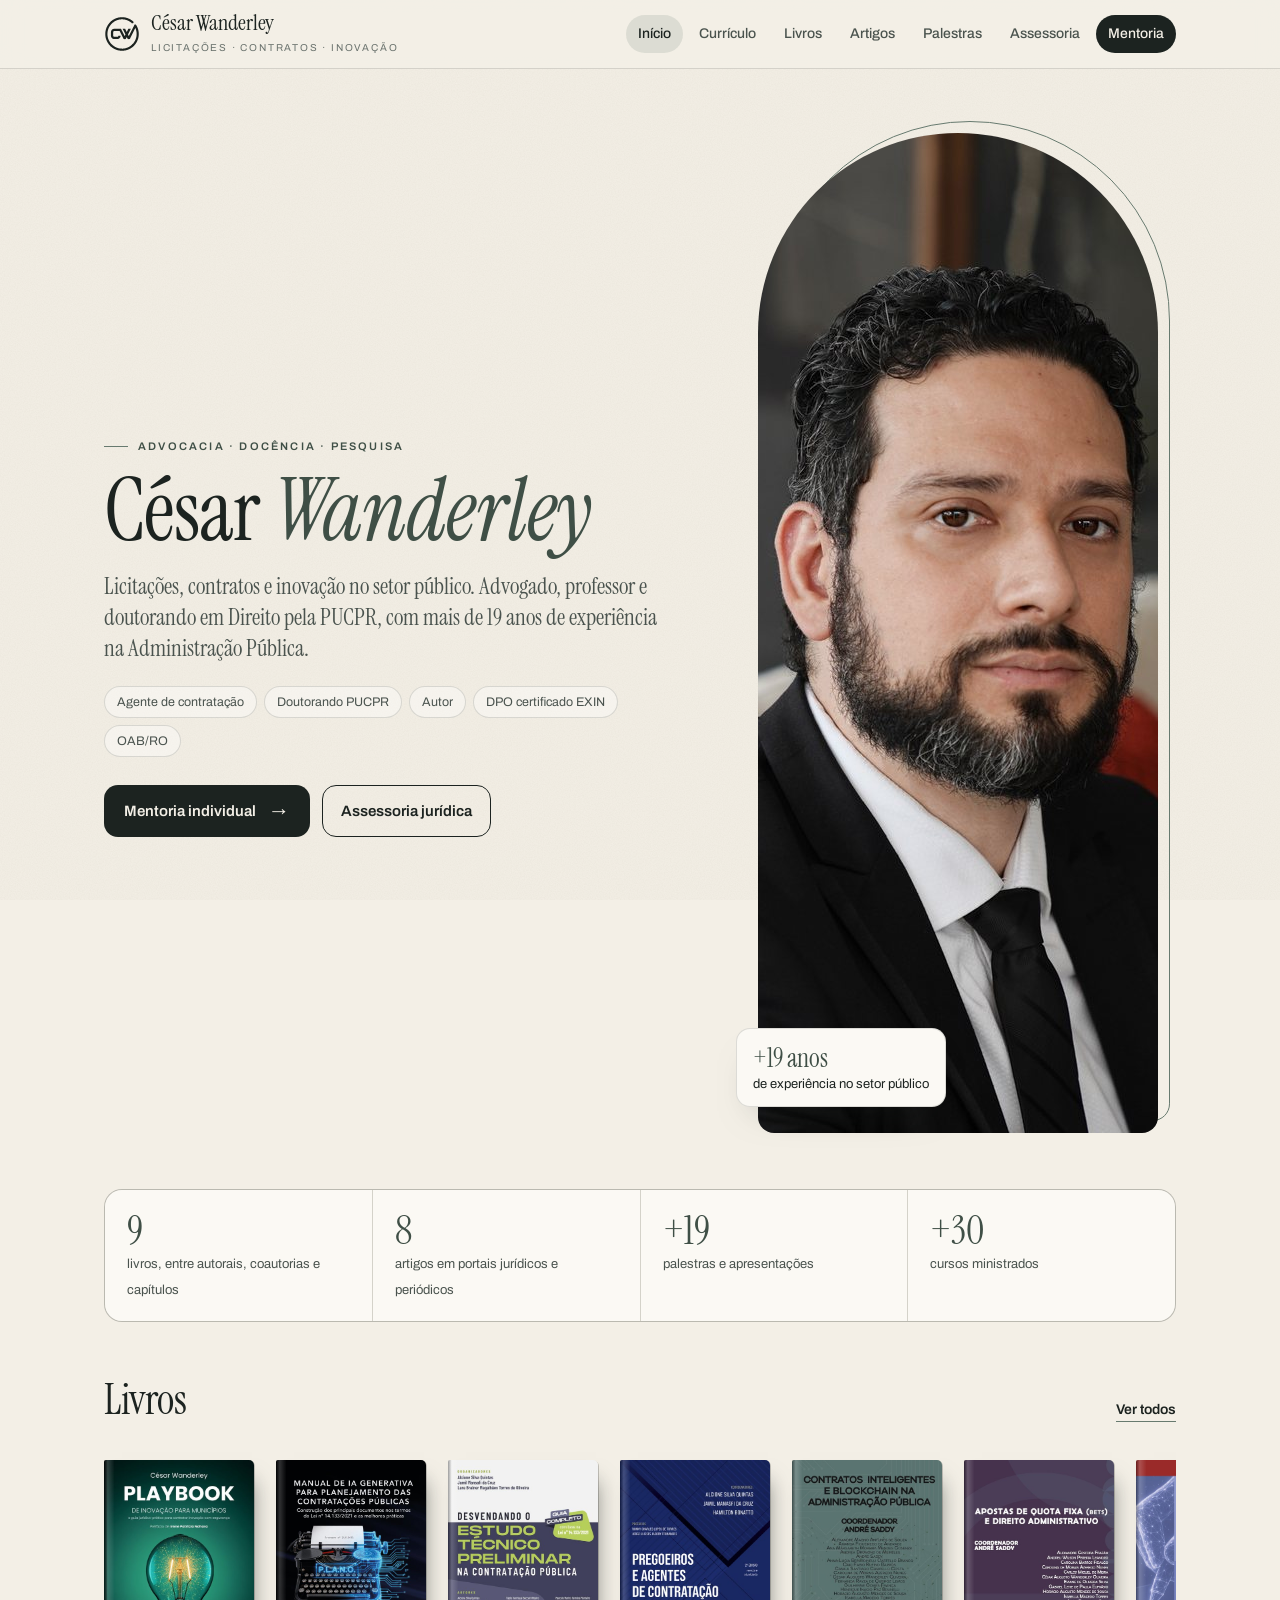
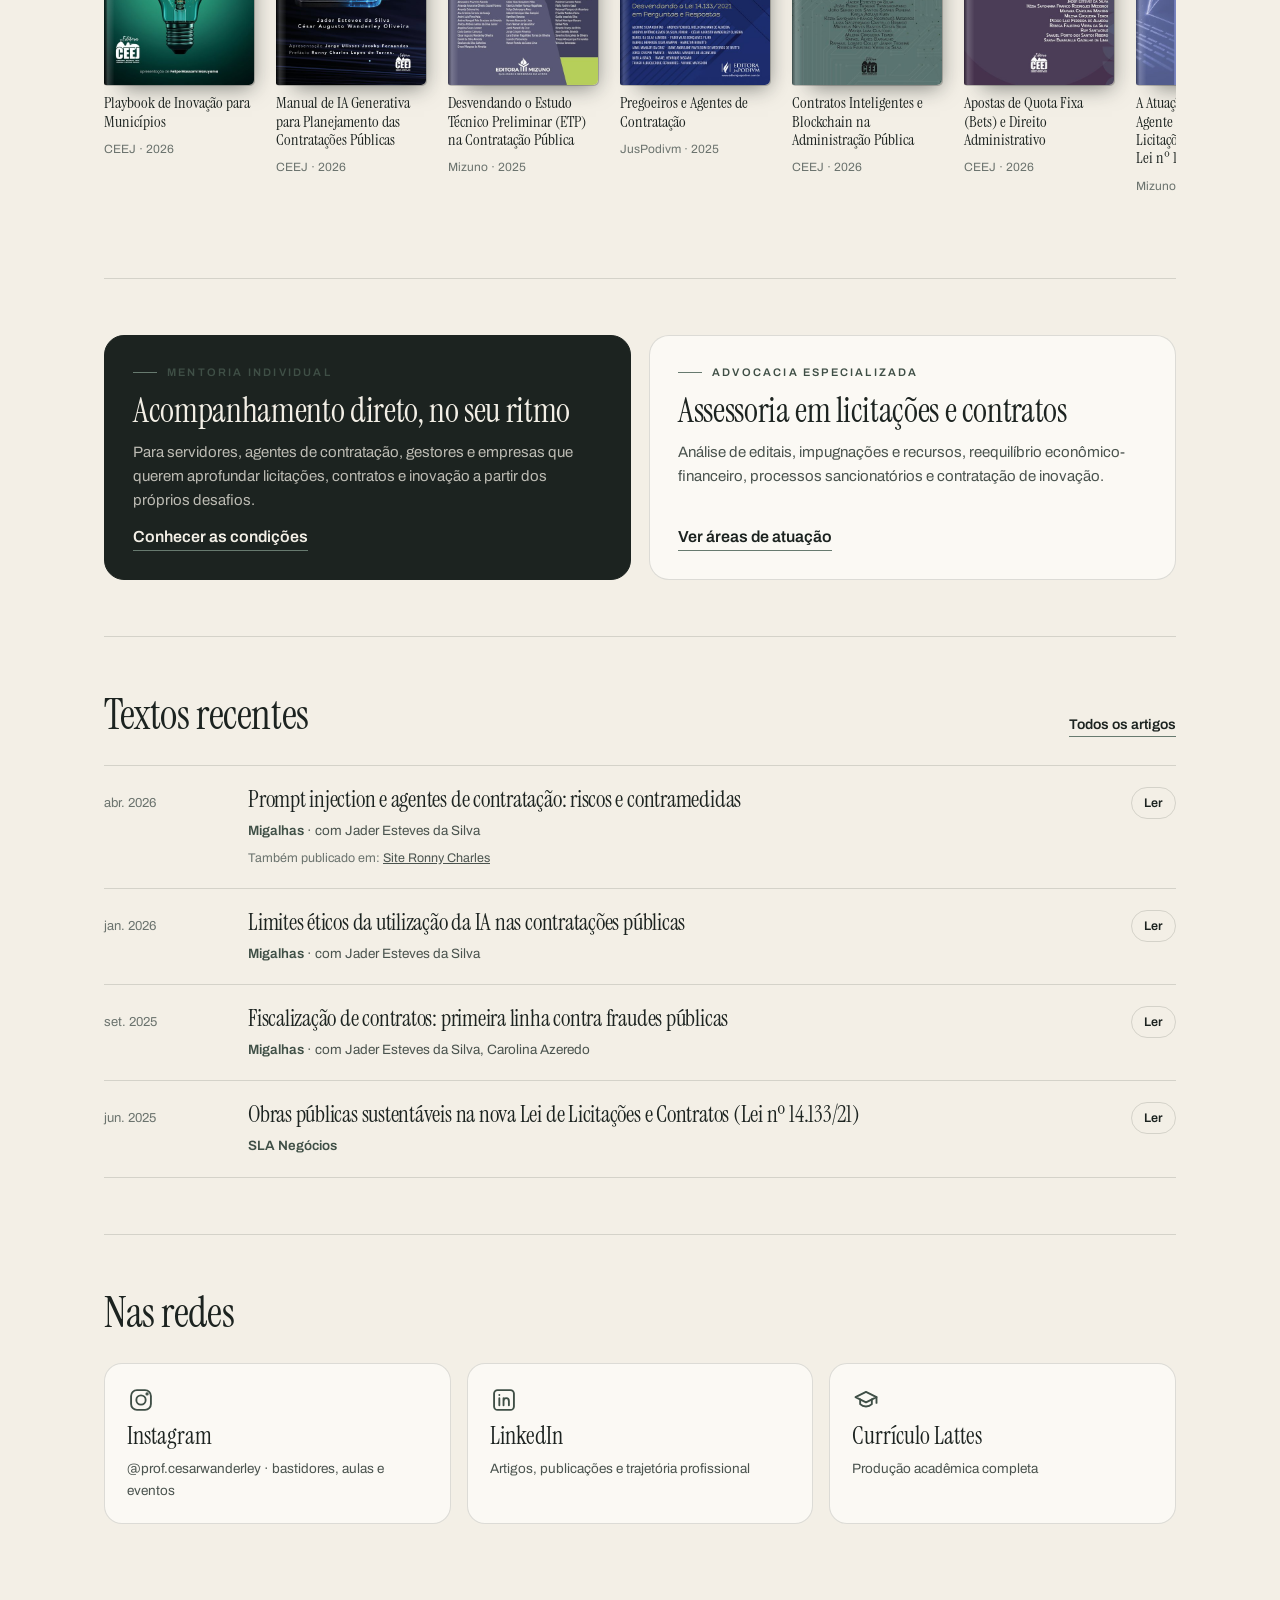
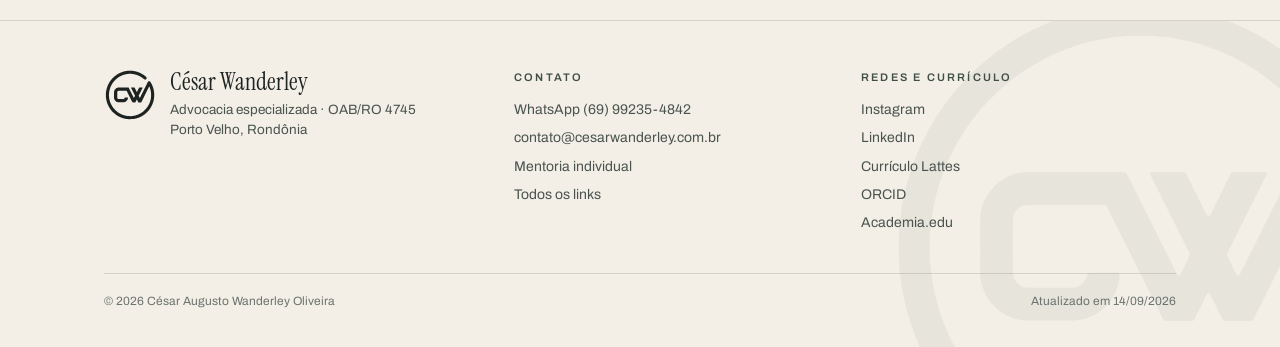
==== index.html @ 32d7f397 "Atualiza palestras e cursos com o Lattes exportado em 14/09/2026 Co-Authored-By: Claude Opus 5 <nore" ====
<!doctype html>
<html lang="pt-BR">
<head>
<meta charset="utf-8">
<meta name="viewport" content="width=device-width, initial-scale=1, viewport-fit=cover">
<title>César Wanderley · Licitações, contratos e inovação</title>
<meta name="description" content="Site do Prof. César Wanderley: livros, artigos, palestras, mentoria e assessoria em licitações, contratos e inovação no setor público.">
<meta name="theme-color" content="#F3EFE6">
<link rel="canonical" href="https://cesarwanderley.com.br/">
<meta property="og:type" content="website">
<meta property="og:title" content="César Wanderley · Licitações, contratos e inovação">
<meta property="og:description" content="Site do Prof. César Wanderley: livros, artigos, palestras, mentoria e assessoria em licitações, contratos e inovação no setor público.">
<meta property="og:url" content="https://cesarwanderley.com.br/">
<meta property="og:image" content="https://cesarwanderley.com.br/img/cesar-retrato.jpg">
<meta property="og:locale" content="pt_BR">
<link rel="icon" type="image/png" href="/img/favicon.png">
<link rel="apple-touch-icon" href="/img/apple-touch-icon.png">
<link rel="preconnect" href="https://fonts.googleapis.com">
<link rel="preconnect" href="https://fonts.gstatic.com" crossorigin>
<link href="https://fonts.googleapis.com/css2?family=Instrument+Serif:ital@0;1&family=Archivo:wght@400;500;600&display=swap" rel="stylesheet">
<link rel="stylesheet" href="/assets/estilo.css">
</head>
<body>
<a class="sr" href="#conteudo">Pular para o conteúdo</a>
<header class="topo">
  <div class="envelope">
    <a class="marca" href="/"><img src="/img/logo-cw.svg" alt="" width="36" height="36"><span><b>César Wanderley</b><small>Licitações · Contratos · Inovação</small></span></a>
    <button class="abre-menu" type="button" aria-expanded="false" aria-controls="menu" aria-label="Abrir menu"><svg class="linha" viewBox="0 0 24 24"><path d="M4 7h16M4 12h16M4 17h16"/></svg></button>
    <nav aria-label="Principal"><ul class="menu" id="menu"><li><a href="/" aria-current="page">Início</a></li><li><a href="/curriculo/">Currículo</a></li><li><a href="/livros/">Livros</a></li><li><a href="/artigos/">Artigos</a></li><li><a href="/palestras/">Palestras</a></li><li><a href="/assessoria/">Assessoria</a></li><li class="destaque"><a href="/mentoria/?origem=site">Mentoria</a></li></ul></nav>
  </div>
</header>
<main id="conteudo">

<div class="envelope">
  <section class="heroi">
    <div>
      <span class="sobre surge d1">Advocacia · Docência · Pesquisa</span>
      <h1 class="surge d2">César <em>Wanderley</em></h1>
      <p class="lead surge d3">Licitações, contratos e inovação no setor público. Advogado, professor e doutorando em Direito pela PUCPR, com mais de 19 anos de experiência na Administração Pública.</p>
      <div class="papeis surge d3"><span>Agente de contratação</span><span>Doutorando PUCPR</span><span>Autor</span><span>DPO certificado EXIN</span><span>OAB/RO</span></div>
      <div class="acoes surge d4">
        <a class="botao" href="/mentoria/?origem=site">Mentoria individual <span class="seta" aria-hidden="true">&rarr;</span></a>
        <a class="botao-claro" href="/assessoria/">Assessoria jurídica</a>
      </div>
    </div>
    <figure class="retrato-grande surge d2">
      <img src="/img/cesar-retrato.jpg" alt="Foto de César Wanderley" width="800" height="1000">
      <figcaption><b>+19 anos</b>de experiência no setor público</figcaption>
    </figure>
  </section>

  <div class="numeros">
    <div><b>9</b><span>livros, entre autorais, coautorias e capítulos</span></div>
    <div><b>8</b><span>artigos em portais jurídicos e periódicos</span></div>
    <div><b>+19</b><span>palestras e apresentações</span></div>
    <div><b>+30</b><span>cursos ministrados</span></div>
  </div>

  <section class="secao">
    <div class="secao-cab"><h2>Livros</h2><a href="/livros/">Ver todos</a></div>
    <div class="estante"><a href="/livros/#playbook"><div class="mini-capa"><img src="/img/livros/playbook.jpg" alt="Capa do livro Playbook de Inovação para Municípios" width="480" height="720" loading="lazy"></div><b>Playbook de Inovação para Municípios</b><small>CEEJ · 2026</small></a><a href="/livros/#manual-ia"><div class="mini-capa"><img src="/img/livros/manual-ia.jpg" alt="Capa do livro Manual de IA Generativa para Planejamento das Contratações Públicas" width="480" height="720" loading="lazy"></div><b>Manual de IA Generativa para Planejamento das Contratações Públicas</b><small>CEEJ · 2026</small></a><a href="/livros/#etp"><div class="mini-capa"><img src="/img/livros/etp.jpg" alt="Capa do livro Desvendando o Estudo Técnico Preliminar (ETP) na Contratação Pública" width="480" height="720" loading="lazy"></div><b>Desvendando o Estudo Técnico Preliminar (ETP) na Contratação Pública</b><small>Mizuno · 2025</small></a><a href="/livros/#perguntas-respostas"><div class="mini-capa"><img src="/img/livros/perguntas-respostas.jpg" alt="Capa do livro Pregoeiros e Agentes de Contratação" width="480" height="720" loading="lazy"></div><b>Pregoeiros e Agentes de Contratação</b><small>JusPodivm · 2025</small></a><a href="/livros/#contratos-inteligentes"><div class="mini-capa"><img src="/img/livros/contratos-inteligentes.jpg" alt="Capa do livro Contratos Inteligentes e Blockchain na Administração Pública" width="480" height="720" loading="lazy"></div><b>Contratos Inteligentes e Blockchain na Administração Pública</b><small>CEEJ · 2026</small></a><a href="/livros/#bets"><div class="mini-capa"><img src="/img/livros/bets.jpg" alt="Capa do livro Apostas de Quota Fixa (Bets) e Direito Administrativo" width="480" height="720" loading="lazy"></div><b>Apostas de Quota Fixa (Bets) e Direito Administrativo</b><small>CEEJ · 2026</small></a><a href="/livros/#atuacao-pregoeiro"><div class="mini-capa"><img src="/img/livros/atuacao-pregoeiro.jpg" alt="Capa do livro A Atuação do Pregoeiro e Agente de Contratação nas Licitações sob a Égide da Lei nº 14.133/2021" width="480" height="720" loading="lazy"></div><b>A Atuação do Pregoeiro e Agente de Contratação nas Licitações sob a Égide da Lei nº 14.133/2021</b><small>Mizuno · 2025</small></a><a href="/livros/#ciencias-criminais-v"><div class="mini-capa"><img src="/img/livros/ciencias-criminais-v.jpg" alt="Capa do livro Ciências Criminais V" width="480" height="720" loading="lazy"></div><b>Ciências Criminais V</b><small>Mente Aberta · 2025</small></a><a href="/livros/#beatriz"><div class="mini-capa"><div class="capa-tipografica"><span>Temática · 2023</span><strong>Beatriz e poesias selecionadas</strong><span>César Wanderley</span></div></div><b>Beatriz e poesias selecionadas</b><small>Temática · 2023</small></a></div>
  </section>

  <section class="secao">
    <div class="chamadas">
      <a class="chamada escura" href="/mentoria/?origem=site">
        <span class="sobre">Mentoria individual</span>
        <h3>Acompanhamento direto, no seu ritmo</h3>
        <p>Para servidores, agentes de contratação, gestores e empresas que querem aprofundar licitações, contratos e inovação a partir dos próprios desafios.</p>
        <span class="link">Conhecer as condições</span>
      </a>
      <a class="chamada" href="/assessoria/">
        <span class="sobre">Advocacia especializada</span>
        <h3>Assessoria em licitações e contratos</h3>
        <p>Análise de editais, impugnações e recursos, reequilíbrio econômico-financeiro, processos sancionatórios e contratação de inovação.</p>
        <span class="link">Ver áreas de atuação</span>
      </a>
    </div>
  </section>

  <section class="secao">
    <div class="secao-cab"><h2>Textos recentes</h2><a href="/artigos/">Todos os artigos</a></div>
    <ul class="lista-textos"><li data-temas="IA nas contratações|Artigo em portal jurídico"><time datetime="2026-04-14">abr. 2026</time><h3><a href="https://www.migalhas.com.br/depeso/452953/prompt-injection-e-agentes-de-contratacao-riscos-e-contramedidas">Prompt injection e agentes de contratação: riscos e contramedidas</a></h3><div class="acoes"><a href="https://www.migalhas.com.br/depeso/452953/prompt-injection-e-agentes-de-contratacao-riscos-e-contramedidas">Ler</a></div><span class="meta"><em>Migalhas</em> · com Jader Esteves da Silva</span><span class="repub">Também publicado em: <a href="https://ronnycharles.com.br/17867-2/">Site Ronny Charles</a></span></li><li data-temas="IA nas contratações|Artigo em portal jurídico"><time datetime="2026-01-09">jan. 2026</time><h3><a href="https://www.migalhas.com.br/depeso/447538/limites-eticos-da-utilizacao-da-ia-nas-contratacoes-publicas">Limites éticos da utilização da IA nas contratações públicas</a></h3><div class="acoes"><a href="https://www.migalhas.com.br/depeso/447538/limites-eticos-da-utilizacao-da-ia-nas-contratacoes-publicas">Ler</a></div><span class="meta"><em>Migalhas</em> · com Jader Esteves da Silva</span></li><li data-temas="Gestão e fiscalização de contratos|Artigo em portal jurídico"><time datetime="2025-09-02">set. 2025</time><h3><a href="https://www.migalhas.com.br/depeso/438872/fiscalizacao-de-contratos-primeira-linha-contra-fraudes-publicas">Fiscalização de contratos: primeira linha contra fraudes públicas</a></h3><div class="acoes"><a href="https://www.migalhas.com.br/depeso/438872/fiscalizacao-de-contratos-primeira-linha-contra-fraudes-publicas">Ler</a></div><span class="meta"><em>Migalhas</em> · com Jader Esteves da Silva, Carolina Azeredo</span></li><li data-temas="Obras e sustentabilidade|Artigo em portal jurídico"><time datetime="2025-06-04">jun. 2025</time><h3><a href="https://slanegocios.com/artigos-professores/a-obras-publicas-sustentaveis-na-nova-lei-de-licitacoes-e-contratos-lei-no-14-133-21/">Obras públicas sustentáveis na nova Lei de Licitações e Contratos (Lei nº 14.133/21)</a></h3><div class="acoes"><a href="https://slanegocios.com/artigos-professores/a-obras-publicas-sustentaveis-na-nova-lei-de-licitacoes-e-contratos-lei-no-14-133-21/">Ler</a></div><span class="meta"><em>SLA Negócios</em></span></li></ul>
  </section>

  <section class="secao">
    <div class="secao-cab"><h2>Nas redes</h2></div>
    <div class="redes-grade">
      <a class="rede" href="https://www.instagram.com/prof.cesarwanderley/"><svg class="linha" viewBox="0 0 24 24" aria-hidden="true"><rect x="3.5" y="3.5" width="17" height="17" rx="5"/><circle cx="12" cy="12" r="4"/><circle cx="17.2" cy="6.8" r=".6" fill="currentColor"/></svg><b>Instagram</b><span>@prof.cesarwanderley · bastidores, aulas e eventos</span></a>
      <a class="rede" href="https://www.linkedin.com/in/cesarwanderley/"><svg class="linha" viewBox="0 0 24 24" aria-hidden="true"><rect x="3.5" y="3.5" width="17" height="17" rx="3"/><path d="M8 10.5V16.5M8 7.6v.1M11.6 16.5v-6M11.6 13c0-1.6 1.1-2.6 2.4-2.6s2.2.9 2.2 2.6v3.5"/></svg><b>LinkedIn</b><span>Artigos, publicações e trajetória profissional</span></a>
      <a class="rede" href="https://lattes.cnpq.br/1938187210200091"><svg class="linha" viewBox="0 0 24 24" aria-hidden="true"><path d="M3 9.5 12 5l9 4.5-9 4.5z"/><path d="M7 11.6v4c1.3 1.3 3 2 5 2s3.7-.7 5-2v-4M21 9.5v5"/></svg><b>Currículo Lattes</b><span>Produção acadêmica completa</span></a>
    </div>
  </section>
</div>
<script type="application/ld+json">{"@context": "https://schema.org", "@type": "Person", "name": "César Augusto Wanderley Oliveira", "alternateName": "César Wanderley", "url": "https://cesarwanderley.com.br", "image": "https://cesarwanderley.com.br/img/cesar-retrato.jpg", "jobTitle": "Advogado e professor", "knowsAbout": ["Licitações", "Contratos administrativos", "Inovação no setor público", "Inteligência artificial nas contratações públicas"], "sameAs": ["https://www.instagram.com/prof.cesarwanderley/", "https://www.linkedin.com/in/cesarwanderley/", "https://lattes.cnpq.br/1938187210200091", "https://orcid.org/0000-0001-9436-948X"]}</script>
</main>
<footer class="rodape">
  <div class="envelope">
    <div class="assinatura">
      <img src="/img/logo-cw.svg" alt="" width="52" height="52">
      <p><b>César Wanderley</b>Advocacia especializada · OAB/RO 4745<br>Porto Velho, Rondônia</p>
    </div>
    <div>
      <h4>Contato</h4>
      <ul>
        <li><a data-wa="Olá, Prof. César! Vim pelo site e gostaria de conversar." href="https://wa.me/5569992354842">WhatsApp (69) 99235-4842</a></li>
        <li><a href="mailto:contato@cesarwanderley.com.br">contato@cesarwanderley.com.br</a></li>
        <li><a href="/mentoria/?origem=site">Mentoria individual</a></li>
        <li><a href="/links/">Todos os links</a></li>
      </ul>
    </div>
    <div>
      <h4>Redes e currículo</h4>
      <ul>
        <li><a href="https://www.instagram.com/prof.cesarwanderley/">Instagram</a></li>
        <li><a href="https://www.linkedin.com/in/cesarwanderley/">LinkedIn</a></li>
        <li><a href="https://lattes.cnpq.br/1938187210200091">Currículo Lattes</a></li>
        <li><a href="https://orcid.org/0000-0001-9436-948X">ORCID</a></li>
        <li><a href="https://pucar.academia.edu/C%C3%A9sarWanderleyOliveira">Academia.edu</a></li>
      </ul>
    </div>
    <div class="fim"><span>© 2026 César Augusto Wanderley Oliveira</span><span>Atualizado em 14/09/2026</span></div>
  </div>
</footer>
<script src="/assets/site.js" defer></script>
</body>
</html>
---- assets/estilo.css ----
:root{
  --papel:#F3EFE6;
  --papel-2:#EAE4D7;
  --branco:#FBF9F4;
  --tinta:#1C2320;
  --tinta-2:#4A534E;
  --tinta-3:#6B736E;
  --salvia:#677A6F;
  --salvia-escura:#3F4F46;
  --filete:rgba(28,35,32,.14);
  --serif:"Instrument Serif","Palatino Linotype","Book Antiqua",Palatino,Georgia,serif;
  --sans:"Archivo",Arimo,"Helvetica Neue",Arial,sans-serif;
  --largura:1120px;
}
*{box-sizing:border-box;margin:0;padding:0}
html{-webkit-text-size-adjust:100%;scroll-behavior:smooth}
body{
  min-height:100vh;background:var(--papel);color:var(--tinta);
  font-family:var(--sans);font-size:16px;line-height:1.6;overflow-x:hidden;-webkit-font-smoothing:antialiased;
}
body::before{
  content:"";position:fixed;inset:0;pointer-events:none;z-index:0;opacity:.32;mix-blend-mode:multiply;
  background-image:url("data:image/svg+xml,%3Csvg xmlns='http://www.w3.org/2000/svg' width='180' height='180'%3E%3Cfilter id='n'%3E%3CfeTurbulence type='fractalNoise' baseFrequency='.85' numOctaves='3' stitchTiles='stitch'/%3E%3CfeColorMatrix values='0 0 0 0 .35 0 0 0 0 .3 0 0 0 0 .22 0 0 0 .22 0'/%3E%3C/filter%3E%3Crect width='100%25' height='100%25' filter='url(%23n)'/%3E%3C/svg%3E");
}
img{max-width:100%;display:block}
a{color:inherit}
.envelope{position:relative;z-index:1;max-width:var(--largura);margin:0 auto;padding:0 24px}
.sr{position:absolute;width:1px;height:1px;overflow:hidden;clip:rect(0 0 0 0)}

/* ---------- cabeçalho ---------- */
.topo{position:sticky;top:0;z-index:20;background:rgba(243,239,230,.88);backdrop-filter:blur(10px);-webkit-backdrop-filter:blur(10px);border-bottom:1px solid var(--filete)}
.topo .envelope{display:flex;align-items:center;justify-content:space-between;gap:20px;height:68px}
.marca{display:flex;align-items:center;gap:11px;text-decoration:none}
.marca img{width:36px;height:36px}
.marca b{font-family:var(--serif);font-weight:400;font-size:22px;line-height:1;letter-spacing:-.005em}
.marca small{display:block;font-size:10px;letter-spacing:.18em;text-transform:uppercase;color:var(--tinta-3);margin-top:3px}
.menu{display:flex;align-items:center;gap:4px;list-style:none}
.menu a{display:block;text-decoration:none;font-size:14px;font-weight:500;padding:8px 12px;border-radius:999px;color:var(--tinta-2);transition:background .2s ease,color .2s ease}
.menu a:hover{background:rgba(103,122,111,.12);color:var(--tinta)}
.menu a[aria-current="page"]{color:var(--tinta);background:rgba(103,122,111,.16)}
.menu .destaque a{background:var(--tinta);color:var(--papel)}
.menu .destaque a:hover{background:var(--salvia-escura);color:var(--papel)}
@media (max-width:520px){.marca small{display:none}.marca b{font-size:20px}}
.abre-menu{display:none;background:none;border:1px solid var(--filete);border-radius:10px;width:44px;height:40px;cursor:pointer;color:var(--tinta)}
.abre-menu svg{width:20px;height:20px;margin:auto}
@media (max-width:900px){
  .abre-menu{display:grid;place-items:center}
  .menu{position:absolute;top:68px;left:0;right:0;flex-direction:column;align-items:stretch;gap:0;padding:8px 16px 16px;background:var(--papel);border-bottom:1px solid var(--filete);display:none}
  .menu.aberto{display:flex}
  .menu a{border-radius:10px;padding:12px 12px;font-size:16px}
}

/* ---------- tipografia comum ---------- */
.sobre{display:inline-flex;align-items:center;gap:10px;font-size:11px;letter-spacing:.2em;text-transform:uppercase;font-weight:600;color:var(--salvia-escura)}
.sobre::before{content:"";width:24px;height:1px;background:var(--salvia)}
h1,h2,h3{font-family:var(--serif);font-weight:400;letter-spacing:-.01em}
.cab-pagina{padding:56px 0 30px;border-bottom:1px solid var(--filete);margin-bottom:40px}
.cab-pagina h1{font-size:clamp(40px,7vw,68px);line-height:1;margin:14px 0 14px}
.cab-pagina p{font-family:var(--serif);font-size:21px;line-height:1.35;color:var(--tinta-2);max-width:720px}
.secao{padding:56px 0}
.secao + .secao{border-top:1px solid var(--filete)}
.secao-cab{display:flex;align-items:flex-end;justify-content:space-between;gap:20px;margin-bottom:28px}
.secao-cab h2{font-size:clamp(30px,4.4vw,42px);line-height:1.05}
.secao-cab a{font-size:14px;font-weight:600;text-decoration:none;border-bottom:1px solid var(--salvia);white-space:nowrap}
.texto{font-family:var(--serif);font-size:19px;line-height:1.6;max-width:760px}
.texto p + p{margin-top:14px}

.botao{display:inline-flex;align-items:center;gap:12px;text-decoration:none;background:var(--tinta);color:var(--papel);border-radius:14px;padding:14px 20px;font-weight:600;font-size:15px;border:0;cursor:pointer;transition:transform .2s ease,background .2s ease}
.botao:hover{transform:translateY(-2px);background:var(--salvia-escura)}
.botao .seta{font-family:var(--serif);font-size:22px;font-weight:400;line-height:1}
.botao-claro{display:inline-flex;align-items:center;gap:10px;text-decoration:none;border:1px solid var(--tinta);color:var(--tinta);border-radius:14px;padding:13px 18px;font-weight:600;font-size:15px;transition:background .2s ease}
.botao-claro:hover{background:rgba(103,122,111,.12)}
.link{font-weight:600;text-decoration:none;border-bottom:1px solid var(--salvia);padding-bottom:1px}
.link:hover{border-color:var(--tinta)}
.selo{display:inline-block;font-size:10px;letter-spacing:.14em;text-transform:uppercase;font-weight:600;color:var(--salvia-escura);border:1px solid var(--salvia);border-radius:999px;padding:2px 9px;white-space:nowrap}
.selo.cheio{background:var(--salvia-escura);border-color:var(--salvia-escura);color:var(--papel)}

/* ---------- início ---------- */
.heroi{display:grid;grid-template-columns:1.15fr .85fr;gap:48px;align-items:center;padding:64px 0 56px}
.heroi h1{font-size:clamp(46px,7.4vw,86px);line-height:.95;margin:16px 0 18px}
.heroi h1 em{color:var(--salvia-escura)}
.heroi .lead{font-family:var(--serif);font-size:23px;line-height:1.35;color:var(--tinta-2);max-width:560px}
.heroi .acoes{display:flex;flex-wrap:wrap;gap:12px;margin-top:28px}
.heroi .papeis{display:flex;flex-wrap:wrap;gap:7px;margin-top:22px}
.heroi .papeis span{font-size:12.5px;border:1px solid var(--filete);border-radius:999px;padding:5px 12px;background:rgba(255,255,255,.4);color:var(--tinta-2)}
.retrato-grande{position:relative;justify-self:center;width:min(100%,400px)}
.retrato-grande img{width:100%;aspect-ratio:4/5;object-fit:cover;border-radius:200px 200px 16px 16px;filter:saturate(.92)}
.retrato-grande::before{content:"";position:absolute;inset:-12px -12px 12px 12px;border:1px solid var(--salvia);border-radius:210px 210px 18px 18px;z-index:-1}
.retrato-grande figcaption{position:absolute;left:-22px;bottom:26px;background:var(--branco);border:1px solid var(--filete);border-radius:14px;padding:12px 16px;box-shadow:0 18px 40px -26px rgba(28,35,32,.6);font-size:13px;line-height:1.35}
.retrato-grande figcaption b{display:block;font-family:var(--serif);font-weight:400;font-size:26px;color:var(--salvia-escura)}
@media (max-width:860px){
  .heroi{grid-template-columns:1fr;gap:40px;padding:40px 0}
  .retrato-grande{width:min(80%,330px)}
  .retrato-grande figcaption{left:-10px}
}

.numeros{display:grid;grid-template-columns:repeat(4,1fr);border:1px solid var(--filete);border-radius:18px;overflow:hidden;background:var(--filete);gap:1px}
.numeros div{background:var(--branco);padding:20px 22px}
.numeros b{display:block;font-family:var(--serif);font-weight:400;font-size:40px;line-height:1;color:var(--salvia-escura)}
.numeros span{font-size:13px;color:var(--tinta-2)}
@media (max-width:760px){.numeros{grid-template-columns:1fr 1fr}}

/* estante horizontal */
.estante{display:grid;grid-auto-flow:column;grid-auto-columns:minmax(150px,1fr);gap:22px;overflow-x:auto;scroll-snap-type:x mandatory;padding:10px 4px 26px;scrollbar-width:thin}
.estante a{scroll-snap-align:start;text-decoration:none;display:flex;flex-direction:column;gap:9px}
.mini-capa{position:relative;aspect-ratio:2/3;border-radius:2px 5px 5px 2px;overflow:hidden;background:var(--papel-2);box-shadow:1px 1px 0 rgba(0,0,0,.2),8px 12px 20px -10px rgba(28,35,32,.55);transition:transform .35s cubic-bezier(.2,.7,.2,1)}
.mini-capa img{width:100%;height:100%;object-fit:cover}
.mini-capa::before{content:"";position:absolute;inset:0;pointer-events:none;background:linear-gradient(90deg,rgba(0,0,0,.35) 0,rgba(255,255,255,.18) 2.5%,transparent 7%)}
.estante a:hover .mini-capa{transform:translateY(-6px)}
.estante b{font-family:var(--serif);font-weight:400;font-size:16px;line-height:1.15}
.estante small{font-size:12px;color:var(--tinta-3)}
.capa-tipografica{display:flex;flex-direction:column;justify-content:space-between;height:100%;padding:18px 14px;background:linear-gradient(160deg,#EAE4D7,#D9D1C0);border:1px solid rgba(28,35,32,.15)}
.capa-tipografica strong{font-family:var(--serif);font-weight:400;font-size:22px;line-height:1.05;color:var(--tinta)}
.capa-tipografica span{font-size:10px;letter-spacing:.16em;text-transform:uppercase;color:var(--salvia-escura)}

/* chamadas */
.chamadas{display:grid;grid-template-columns:1fr 1fr;gap:18px}
.chamada{position:relative;display:flex;flex-direction:column;gap:12px;text-decoration:none;border:1px solid var(--filete);border-radius:20px;padding:28px;background:var(--branco);transition:transform .25s ease,box-shadow .25s ease;overflow:hidden}
.chamada:hover{transform:translateY(-3px);box-shadow:0 26px 50px -34px rgba(28,35,32,.6)}
.chamada h3{font-size:34px;line-height:1}
.chamada p{color:var(--tinta-2);font-size:15px}
.chamada .link{align-self:flex-start;margin-top:auto}
.chamada.escura{background:var(--tinta);color:var(--papel);border-color:var(--tinta)}
.chamada.escura p{color:rgba(243,239,230,.75)}
.chamada.escura .link{border-color:var(--salvia)}
@media (max-width:760px){.chamadas{grid-template-columns:1fr}}

/* lista de textos */
.lista-textos{list-style:none;border-top:1px solid var(--filete)}
.lista-textos li{display:grid;grid-template-columns:120px 1fr auto;gap:6px 24px;align-items:baseline;padding:20px 0;border-bottom:1px solid var(--filete)}
.lista-textos time{font-size:13px;color:var(--tinta-3);font-variant-numeric:tabular-nums}
.lista-textos h3{font-size:23px;line-height:1.2}
.lista-textos h3 a{text-decoration:none}
.lista-textos h3 a:hover{text-decoration:underline;text-decoration-color:var(--salvia);text-underline-offset:4px}
.lista-textos .meta{grid-column:2;font-size:13.5px;color:var(--tinta-2)}
.lista-textos .meta em{font-style:normal;font-weight:600;color:var(--salvia-escura)}
.lista-textos .acoes{grid-column:3;grid-row:1 / span 2;display:flex;gap:8px;flex-wrap:wrap;justify-content:flex-end}
.lista-textos .acoes a{font-size:12.5px;font-weight:600;text-decoration:none;border:1px solid var(--filete);border-radius:999px;padding:5px 12px;white-space:nowrap}
.lista-textos .acoes a:hover{border-color:var(--salvia);background:rgba(103,122,111,.08)}
.lista-textos .repub{grid-column:2;font-size:12.5px;color:var(--tinta-3)}
.lista-textos .repub a{color:var(--tinta-2)}
@media (max-width:760px){
  .lista-textos li{grid-template-columns:1fr}
  .lista-textos .meta,.lista-textos .repub{grid-column:1}
  .lista-textos .acoes{grid-column:1;grid-row:auto;justify-content:flex-start;margin-top:6px}
}

.filtros{display:flex;flex-wrap:wrap;gap:8px;margin-bottom:26px}
.filtros button{font:inherit;font-size:13.5px;font-weight:500;cursor:pointer;border:1px solid var(--filete);background:rgba(255,255,255,.45);color:var(--tinta-2);border-radius:999px;padding:7px 14px;transition:all .2s ease}
.filtros button:hover{border-color:var(--salvia)}
.filtros button[aria-pressed="true"]{background:var(--tinta);color:var(--papel);border-color:var(--tinta)}

/* fichas de livro */
.fichas{display:grid;gap:26px}
.ficha-livro{display:grid;grid-template-columns:170px 1fr;gap:28px;padding:28px;border:1px solid var(--filete);border-radius:20px;background:var(--branco)}
.ficha-livro .mini-capa{width:170px}
.ficha-livro h3{font-size:30px;line-height:1.05}
.ficha-livro .subt{font-family:var(--serif);font-style:italic;font-size:18px;color:var(--tinta-2);margin-top:4px}
.ficha-livro .dados{display:flex;flex-wrap:wrap;gap:6px 16px;font-size:13px;color:var(--tinta-3);margin:12px 0 14px}
.ficha-livro .dados b{color:var(--tinta-2);font-weight:600}
.ficha-livro p.sinopse{font-size:15px;color:var(--tinta-2);max-width:680px}
.ficha-livro .caps{list-style:none;margin:6px 0 4px;border-left:2px solid var(--salvia);padding-left:14px}
.ficha-livro .caps li{font-family:var(--serif);font-size:18px;line-height:1.3;margin-bottom:6px}
.ficha-livro .caps li small{font-family:var(--sans);font-size:12px;color:var(--tinta-3);margin-left:6px}
.ficha-livro .rodape-ficha{display:flex;flex-wrap:wrap;align-items:center;gap:12px;margin-top:18px}
@media (max-width:640px){
  .ficha-livro{grid-template-columns:1fr;padding:22px}
  .ficha-livro .mini-capa{width:140px}
}

/* currículo */
.bio-oficial{font-family:var(--serif);font-size:20px;line-height:1.6;max-width:820px}
.bio-oficial::first-letter{font-size:3.4em;float:left;line-height:.8;padding:8px 10px 0 0;color:var(--salvia-escura)}
.duas-colunas{display:grid;grid-template-columns:1fr 1fr;gap:40px}
@media (max-width:820px){.duas-colunas{grid-template-columns:1fr}}
.linha-tempo{list-style:none;border-left:1px solid var(--salvia);padding-left:22px}
.linha-tempo li{position:relative;padding-bottom:20px}
.linha-tempo li::before{content:"";position:absolute;left:-27px;top:8px;width:9px;height:9px;border-radius:50%;background:var(--papel);border:1.5px solid var(--salvia-escura)}
.linha-tempo b{display:block;font-weight:600;font-size:15.5px;line-height:1.35}
.linha-tempo span{display:block;font-size:13.5px;color:var(--tinta-2)}
.linha-tempo time{font-size:12px;letter-spacing:.08em;color:var(--tinta-3)}

/* eventos */
.anos{display:grid;gap:34px}
.ano{display:grid;grid-template-columns:110px 1fr;gap:24px}
.ano > h3{font-size:44px;line-height:1;color:var(--salvia-escura);position:sticky;top:90px;align-self:start}
.ano > *{min-width:0}
.ano ul{list-style:none;border-top:1px solid var(--filete)}
.ano li{overflow-wrap:anywhere}
.ano li span.selo{display:inline-block;white-space:normal}
.ano li{padding:14px 0;border-bottom:1px solid var(--filete)}
.ano li b{display:block;font-weight:600;font-size:15.5px;line-height:1.35}
.ano li span{display:block;font-size:13.5px;color:var(--tinta-2)}
.ano li .selo{margin-top:6px}
@media (max-width:640px){.ano{grid-template-columns:1fr;gap:8px}.ano > h3{position:static;font-size:34px}}

/* redes */
.redes-grade{display:grid;grid-template-columns:repeat(3,1fr);gap:16px}
.rede{display:flex;flex-direction:column;gap:10px;text-decoration:none;border:1px solid var(--filete);border-radius:18px;padding:22px;background:var(--branco);transition:border-color .2s ease,transform .2s ease}
.rede:hover{border-color:var(--salvia);transform:translateY(-2px)}
.rede svg{width:28px;height:28px;color:var(--salvia-escura)}
.rede b{font-family:var(--serif);font-weight:400;font-size:24px;line-height:1}
.rede span{font-size:13.5px;color:var(--tinta-2)}
@media (max-width:760px){.redes-grade{grid-template-columns:1fr}}
svg.linha{fill:none;stroke:currentColor;stroke-width:1.6;stroke-linecap:round;stroke-linejoin:round}

/* assessoria */
.areas{display:grid;grid-template-columns:repeat(3,1fr);gap:1px;background:var(--filete);border:1px solid var(--filete);border-radius:20px;overflow:hidden}
.areas div{background:var(--branco);padding:24px}
.areas h3{font-size:24px;line-height:1.1;margin-bottom:8px}
.areas p{font-size:14.5px;color:var(--tinta-2)}
@media (max-width:860px){.areas{grid-template-columns:1fr 1fr}}
@media (max-width:560px){.areas{grid-template-columns:1fr}}
.nota-oab{font-size:12.5px;color:var(--tinta-3);margin-top:18px;max-width:760px}

/* rodapé */
.rodape{position:relative;z-index:1;border-top:1px solid var(--filete);margin-top:40px;padding:48px 0 36px;overflow:hidden}
.rodape::after{content:"";position:absolute;right:-120px;bottom:-160px;width:520px;height:520px;background:url(../img/logo-cw-salvia.svg) center/contain no-repeat;opacity:.06;pointer-events:none}
.rodape .envelope{display:grid;grid-template-columns:1.2fr 1fr 1fr;gap:32px}
.rodape h4{font-size:11px;letter-spacing:.2em;text-transform:uppercase;font-weight:600;margin-bottom:12px;color:var(--salvia-escura)}
.rodape ul{list-style:none}
.rodape li{margin-bottom:6px;font-size:14px}
.rodape li a{text-decoration:none;color:var(--tinta-2)}
.rodape li a:hover{color:var(--tinta);text-decoration:underline;text-decoration-color:var(--salvia)}
.rodape .assinatura{display:flex;gap:14px;align-items:flex-start}
.rodape .assinatura img{width:52px;height:52px}
.rodape .assinatura p{font-size:13.5px;color:var(--tinta-2);line-height:1.5}
.rodape .assinatura b{display:block;font-family:var(--serif);font-weight:400;font-size:24px;color:var(--tinta);line-height:1.1;margin-bottom:4px}
.rodape .fim{grid-column:1/-1;border-top:1px solid var(--filete);padding-top:18px;font-size:12px;color:var(--tinta-3);display:flex;justify-content:space-between;flex-wrap:wrap;gap:8px}
@media (max-width:760px){.rodape .envelope{grid-template-columns:1fr}}

/* entrada */
.surge{opacity:0;transform:translateY(14px);animation:surge .8s cubic-bezier(.2,.7,.2,1) forwards}
.d1{animation-delay:.05s}.d2{animation-delay:.15s}.d3{animation-delay:.25s}.d4{animation-delay:.35s}
@keyframes surge{to{opacity:1;transform:none}}
@media (prefers-reduced-motion:reduce){.surge{animation:none;opacity:1;transform:none}*{transition:none!important;scroll-behavior:auto!important}}
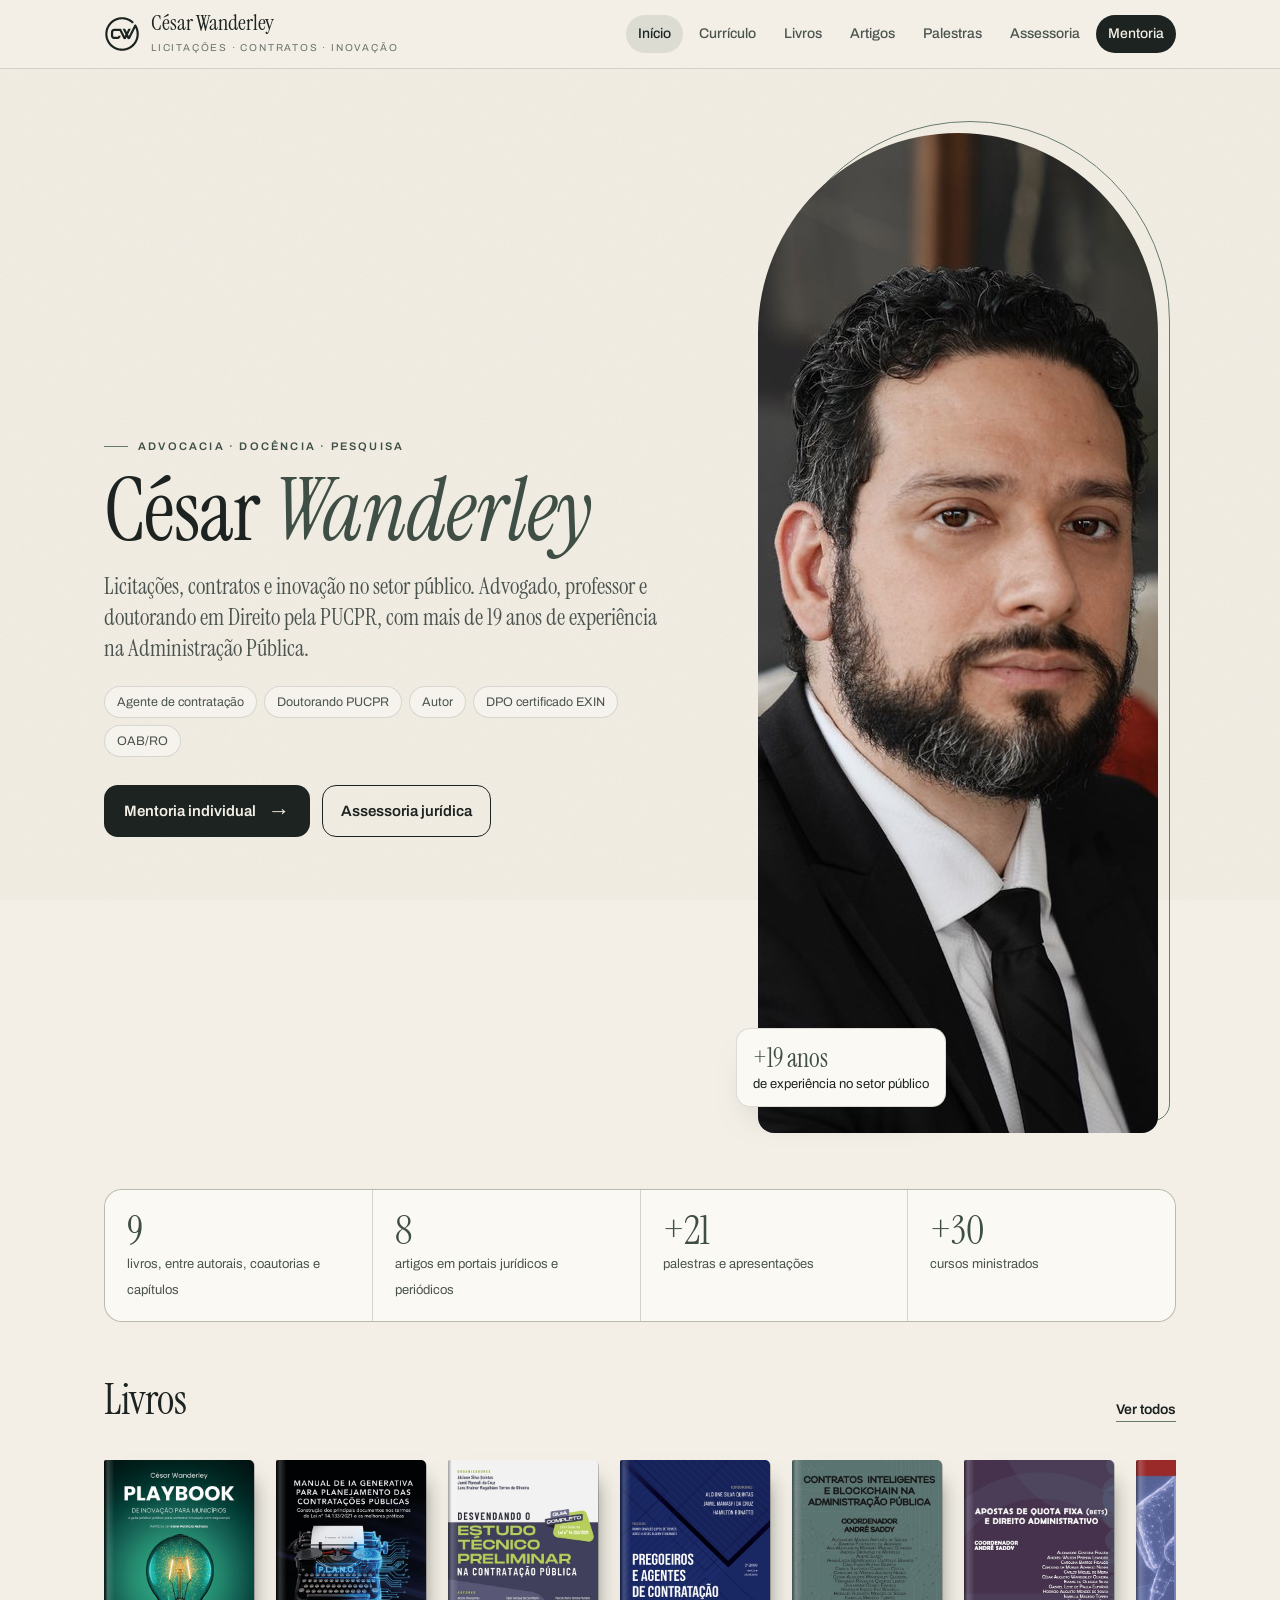
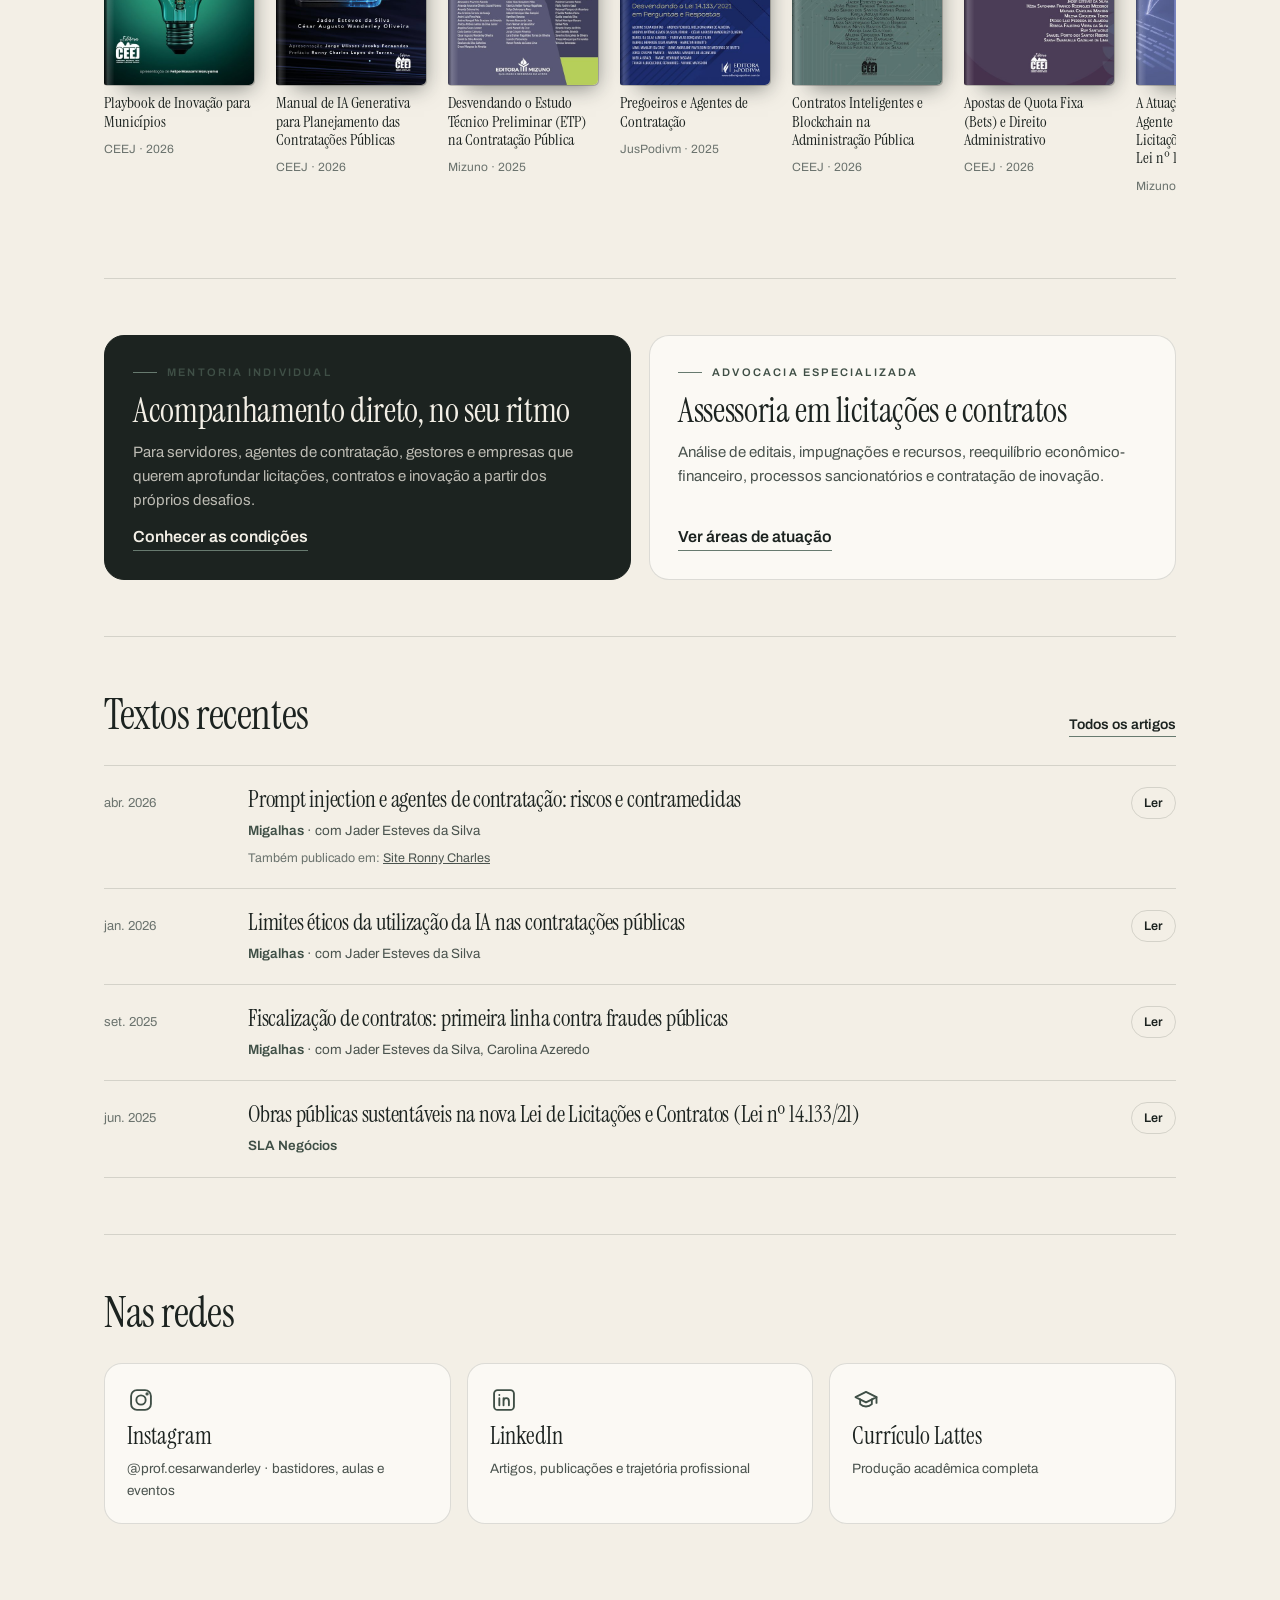
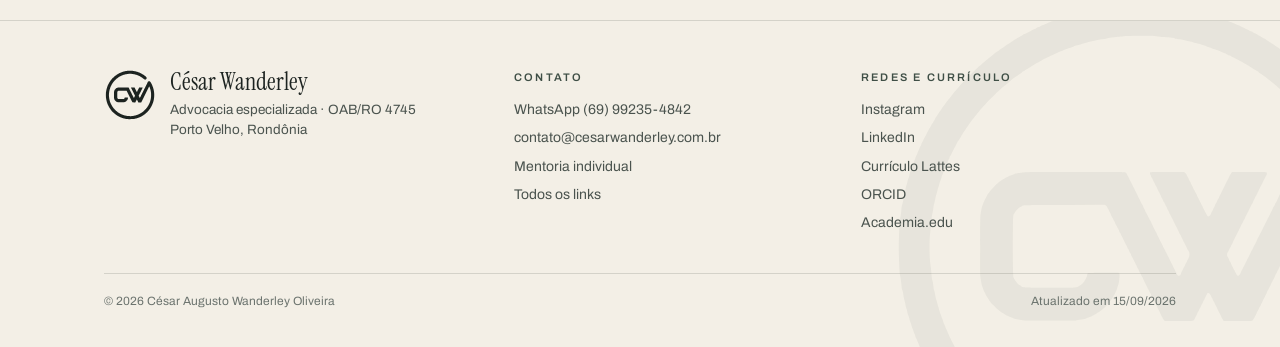
==== commit 051fb010: "Inclui trabalhos e palestras comprovados por certificados de 2025 e 2026 Co-Authored-By: Claude Opus" ====
--- a/index.html
+++ b/index.html
@@ -52,7 +52,7 @@
   <div class="numeros">
     <div><b>9</b><span>livros, entre autorais, coautorias e capítulos</span></div>
     <div><b>8</b><span>artigos em portais jurídicos e periódicos</span></div>
-    <div><b>+19</b><span>palestras e apresentações</span></div>
+    <div><b>+21</b><span>palestras e apresentações</span></div>
     <div><b>+30</b><span>cursos ministrados</span></div>
   </div>
 
@@ -119,7 +119,7 @@
         <li><a href="https://pucar.academia.edu/C%C3%A9sarWanderleyOliveira">Academia.edu</a></li>
       </ul>
     </div>
-    <div class="fim"><span>© 2026 César Augusto Wanderley Oliveira</span><span>Atualizado em 14/09/2026</span></div>
+    <div class="fim"><span>© 2026 César Augusto Wanderley Oliveira</span><span>Atualizado em 15/09/2026</span></div>
   </div>
 </footer>
 <script src="/assets/site.js" defer></script>
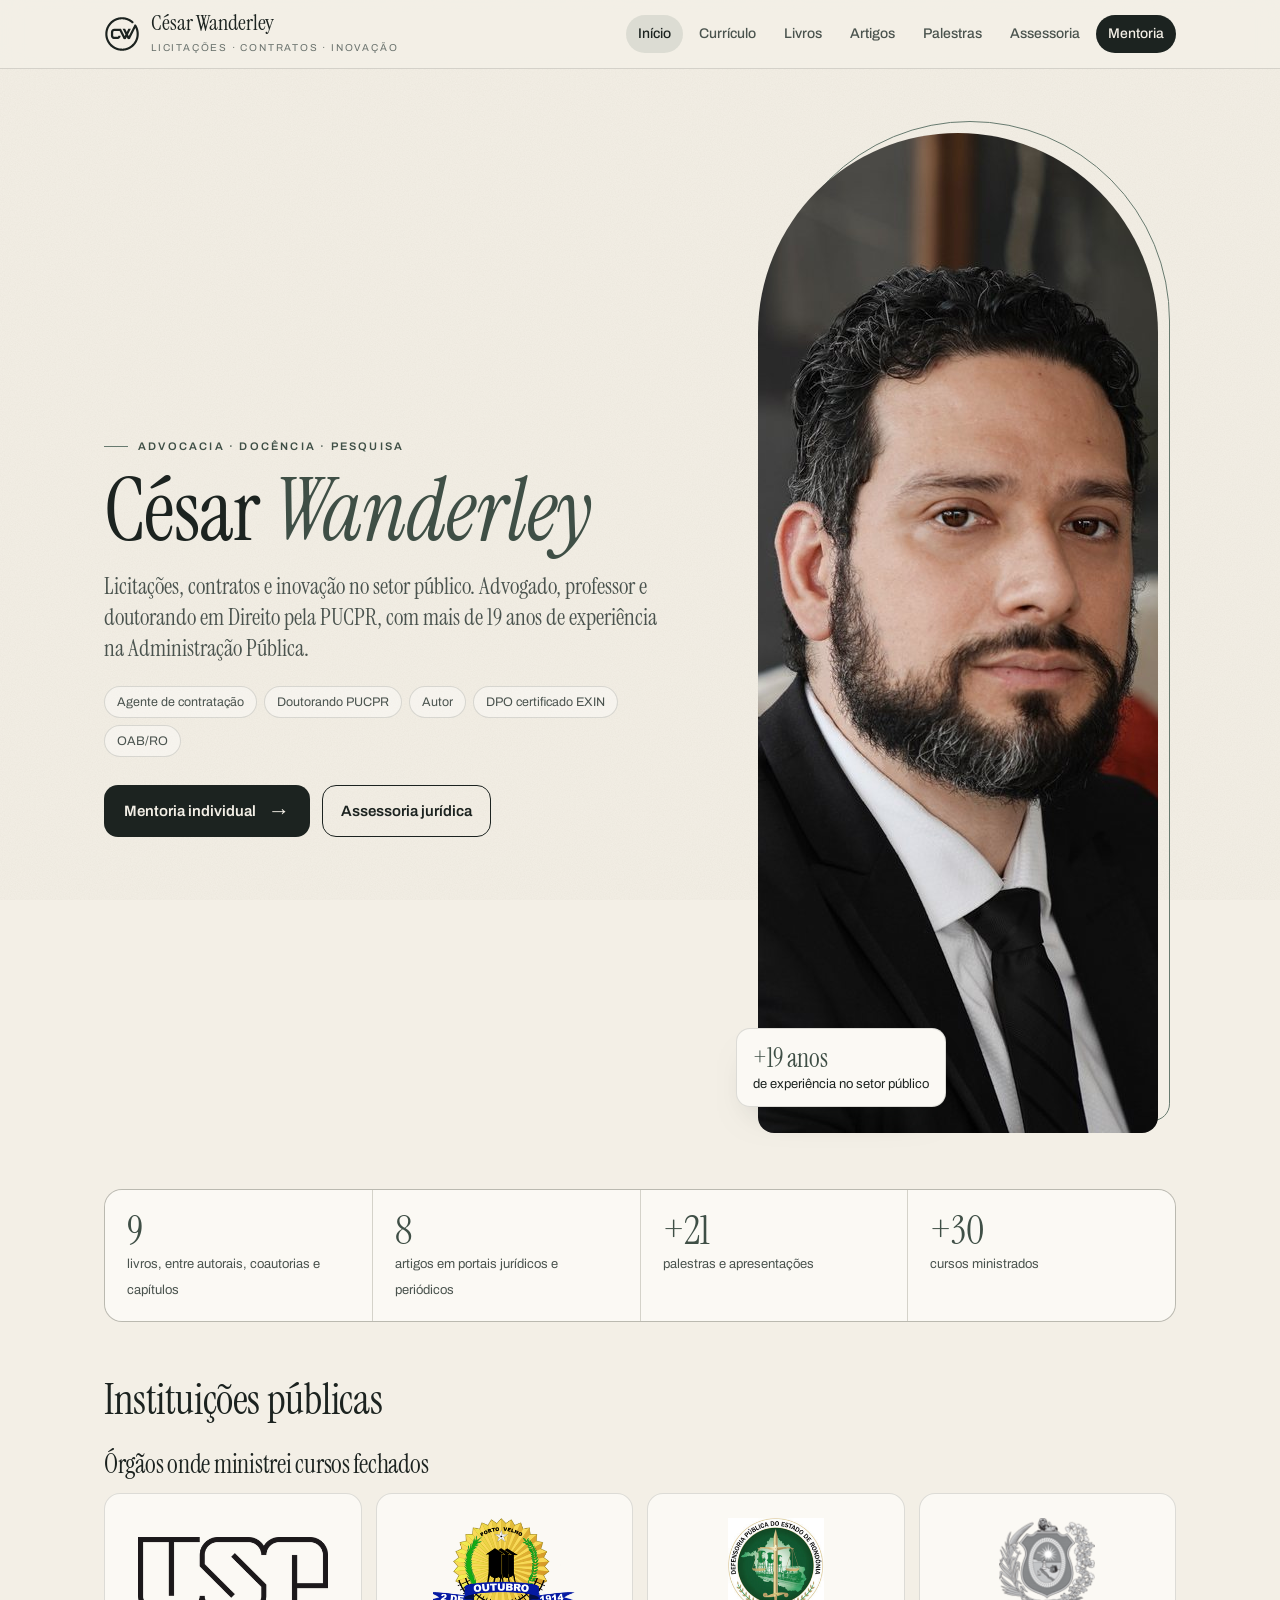
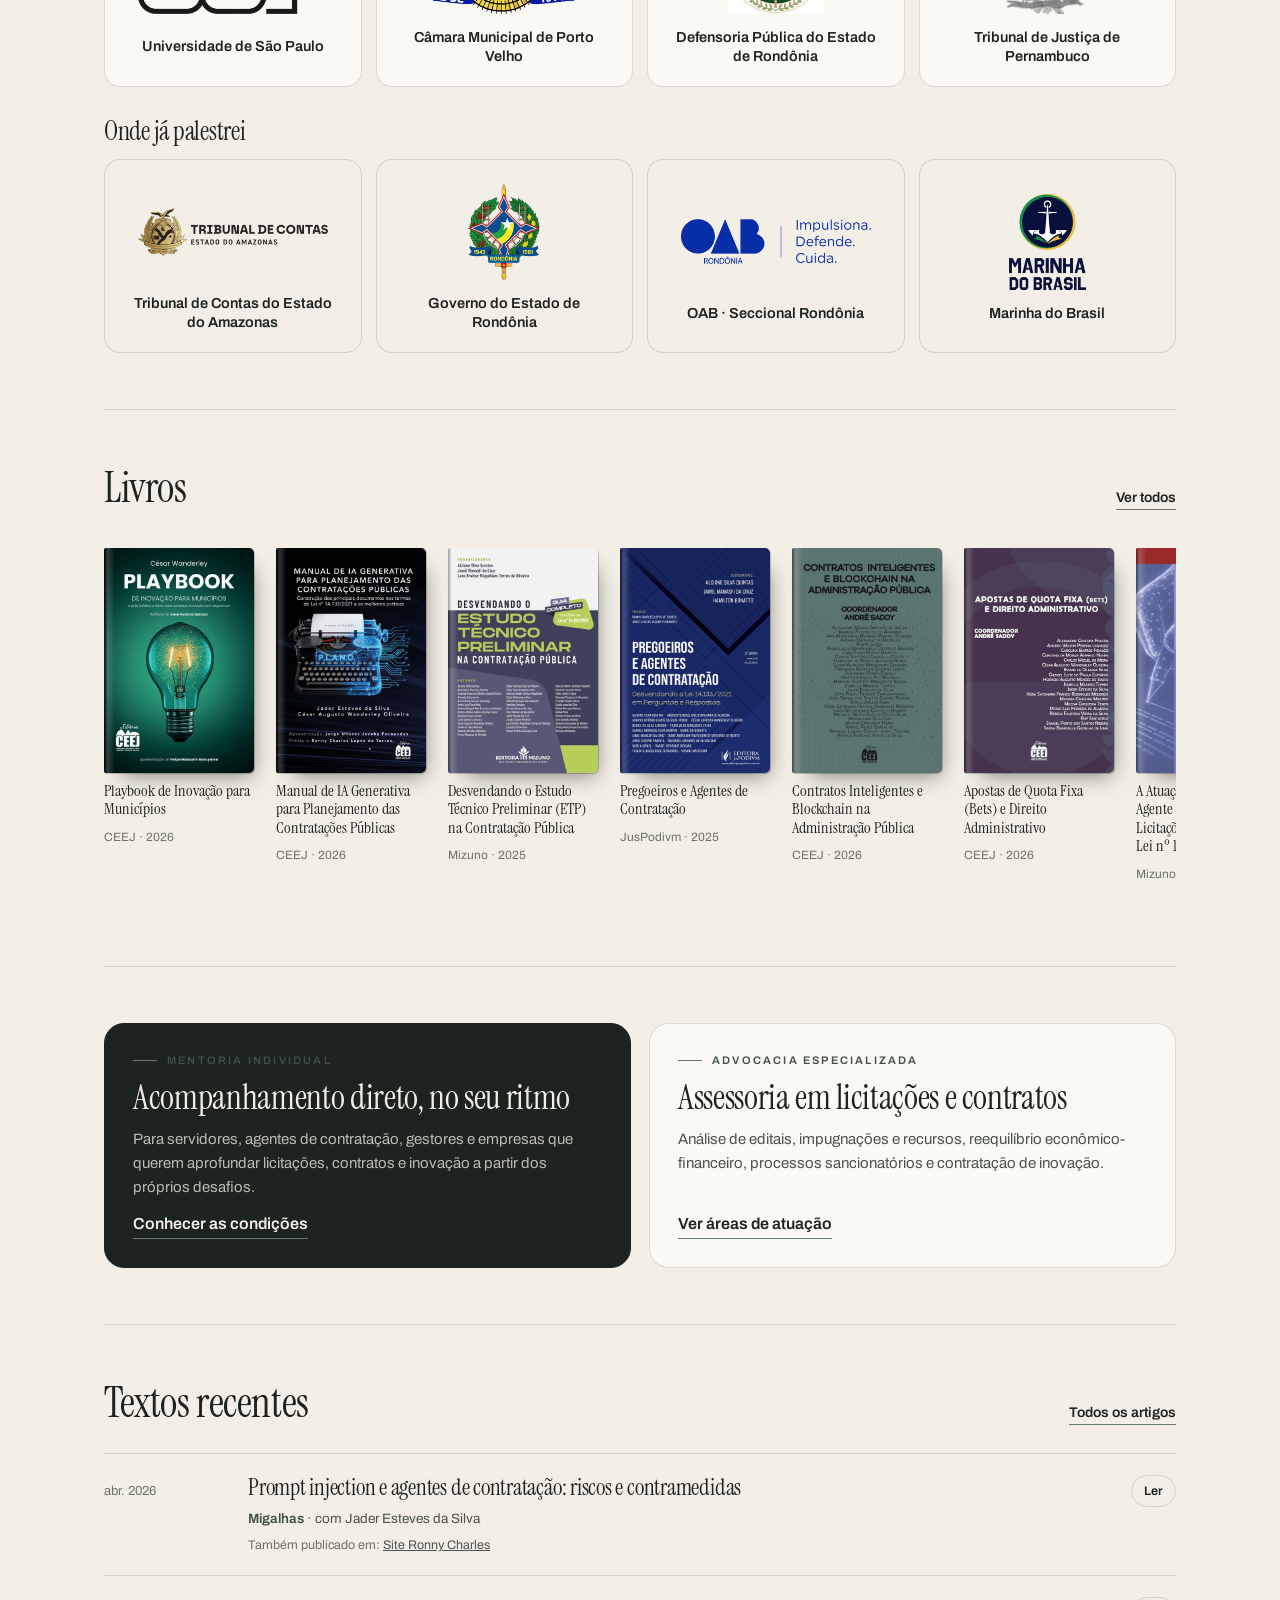
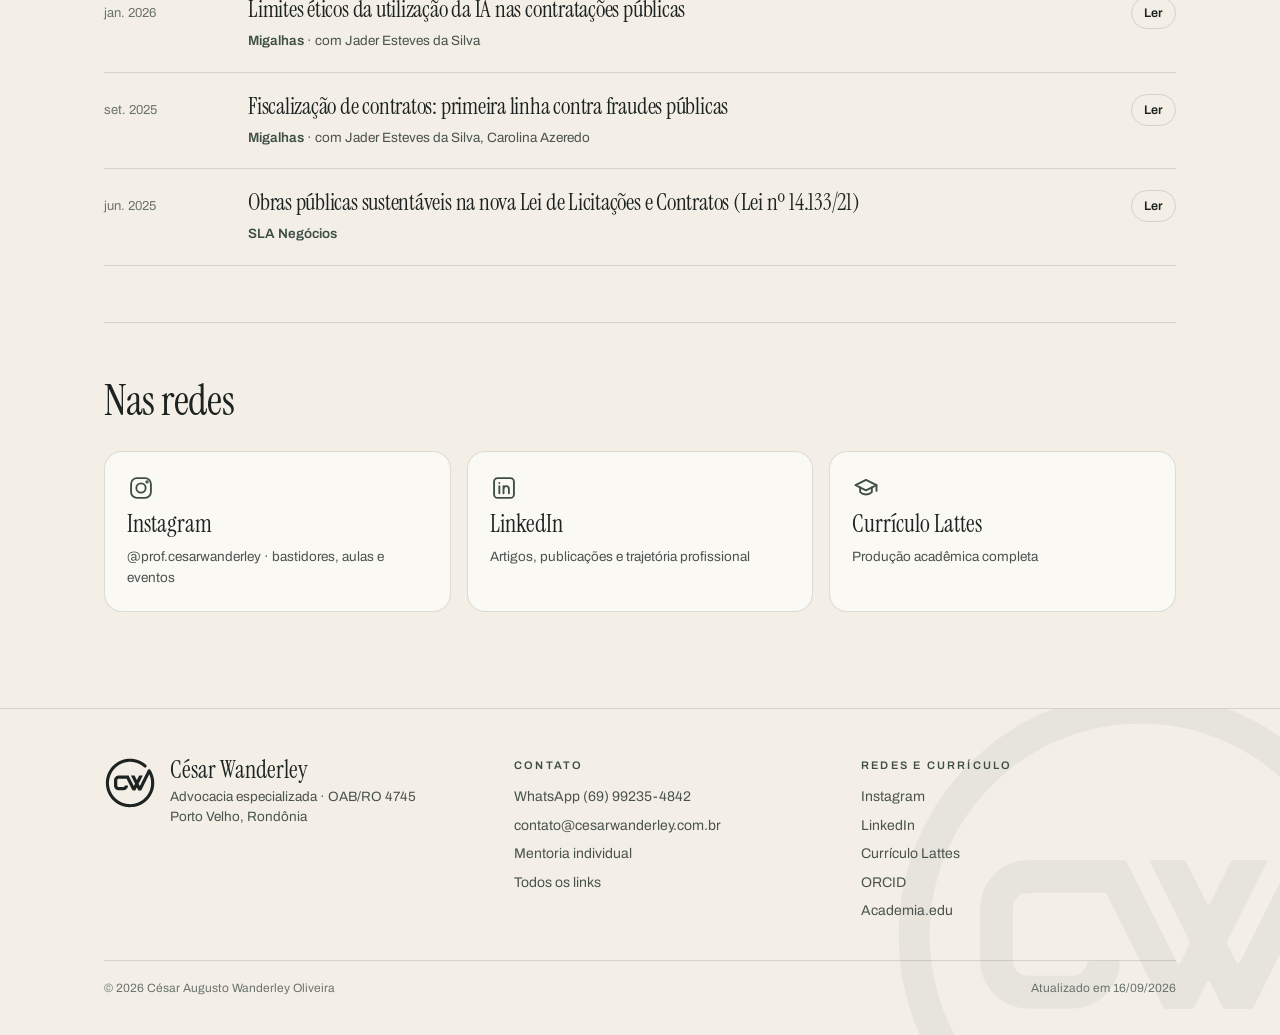
==== commit 70cff5d8: "Inclui a secao de instituicoes publicas na pagina inicial e em palestras Co-Authored-By: Claude Opus" ====
--- a/index.html
+++ b/index.html
@@ -55,6 +55,8 @@
     <div><b>+21</b><span>palestras e apresentações</span></div>
     <div><b>+30</b><span>cursos ministrados</span></div>
   </div>
+
+  <section class="secao"><div class="secao-cab"><h2>Instituições públicas</h2></div><h3 class="sub-cab">Órgãos onde ministrei cursos fechados</h3><div class="instituicoes"><div class="instituicao"><div class="marca-orgao"><img src="/img/instituicoes/usp.png" alt="" loading="lazy"></div><b>Universidade de São Paulo</b></div><div class="instituicao"><div class="marca-orgao"><img src="/img/instituicoes/camara-pvh.png" alt="" loading="lazy"></div><b>Câmara Municipal de Porto Velho</b></div><div class="instituicao"><div class="marca-orgao"><img src="/img/instituicoes/dpe-ro.png" alt="" loading="lazy"></div><b>Defensoria Pública do Estado de Rondônia</b></div><div class="instituicao"><div class="marca-orgao"><img src="/img/instituicoes/tjpe.png" alt="" loading="lazy"></div><b>Tribunal de Justiça de Pernambuco</b></div></div><h3 class="sub-cab">Onde já palestrei</h3><div class="instituicoes eventos"><div class="instituicao"><div class="marca-orgao"><img src="/img/instituicoes/tce-am.png" alt="" loading="lazy"></div><b>Tribunal de Contas do Estado do Amazonas</b></div><div class="instituicao"><div class="marca-orgao"><img src="/img/instituicoes/rondonia.png" alt="" loading="lazy"></div><b>Governo do Estado de Rondônia</b></div><div class="instituicao"><div class="marca-orgao"><img src="/img/instituicoes/oab-ro.png" alt="" loading="lazy"></div><b>OAB · Seccional Rondônia</b></div><div class="instituicao"><div class="marca-orgao"><img src="/img/instituicoes/marinha.png" alt="" loading="lazy"></div><b>Marinha do Brasil</b></div></div></section>
 
   <section class="secao">
     <div class="secao-cab"><h2>Livros</h2><a href="/livros/">Ver todos</a></div>
@@ -119,7 +121,7 @@
         <li><a href="https://pucar.academia.edu/C%C3%A9sarWanderleyOliveira">Academia.edu</a></li>
       </ul>
     </div>
-    <div class="fim"><span>© 2026 César Augusto Wanderley Oliveira</span><span>Atualizado em 15/09/2026</span></div>
+    <div class="fim"><span>© 2026 César Augusto Wanderley Oliveira</span><span>Atualizado em 16/09/2026</span></div>
   </div>
 </footer>
 <script src="/assets/site.js" defer></script>
--- a/assets/estilo.css
+++ b/assets/estilo.css
@@ -234,3 +234,19 @@
 .d1{animation-delay:.05s}.d2{animation-delay:.15s}.d3{animation-delay:.25s}.d4{animation-delay:.35s}
 @keyframes surge{to{opacity:1;transform:none}}
 @media (prefers-reduced-motion:reduce){.surge{animation:none;opacity:1;transform:none}*{transition:none!important;scroll-behavior:auto!important}}
+
+/* ---------- instituições atendidas ---------- */
+.instituicoes{display:grid;grid-template-columns:repeat(auto-fill,minmax(240px,1fr));gap:14px}
+.instituicao{background:var(--branco);border:1px solid var(--filete);border-radius:16px;padding:24px 22px 20px;display:flex;flex-direction:column;align-items:center;text-align:center;gap:12px}
+.instituicao .marca-orgao{height:96px;display:flex;align-items:center;justify-content:center}
+.instituicao .marca-orgao img{max-height:96px;max-width:190px;width:auto;height:auto;object-fit:contain;filter:saturate(.85);transition:filter .25s ease,transform .25s ease}
+.instituicao:hover .marca-orgao img{filter:none;transform:scale(1.04)}
+.instituicao b{display:block;font-weight:600;font-size:14.5px;line-height:1.3}
+.instituicao span{display:block;font-size:12.5px;color:var(--tinta-2);line-height:1.4}
+.instituicao small{display:block;font-size:11.5px;color:var(--tinta-3);margin-top:2px}
+@media (max-width:560px){.instituicoes{grid-template-columns:1fr 1fr;gap:10px}}
+@media (max-width:460px){.instituicao{padding:18px 12px}.instituicao .marca-orgao{height:72px}.instituicao .marca-orgao img{max-height:72px;max-width:130px}}
+.sub-cab{font-size:26px;line-height:1.1;margin:30px 0 14px}
+.secao-cab + .sub-cab{margin-top:0}
+.instituicao{justify-content:center;gap:14px}
+.instituicoes.eventos .instituicao{background:var(--papel)}
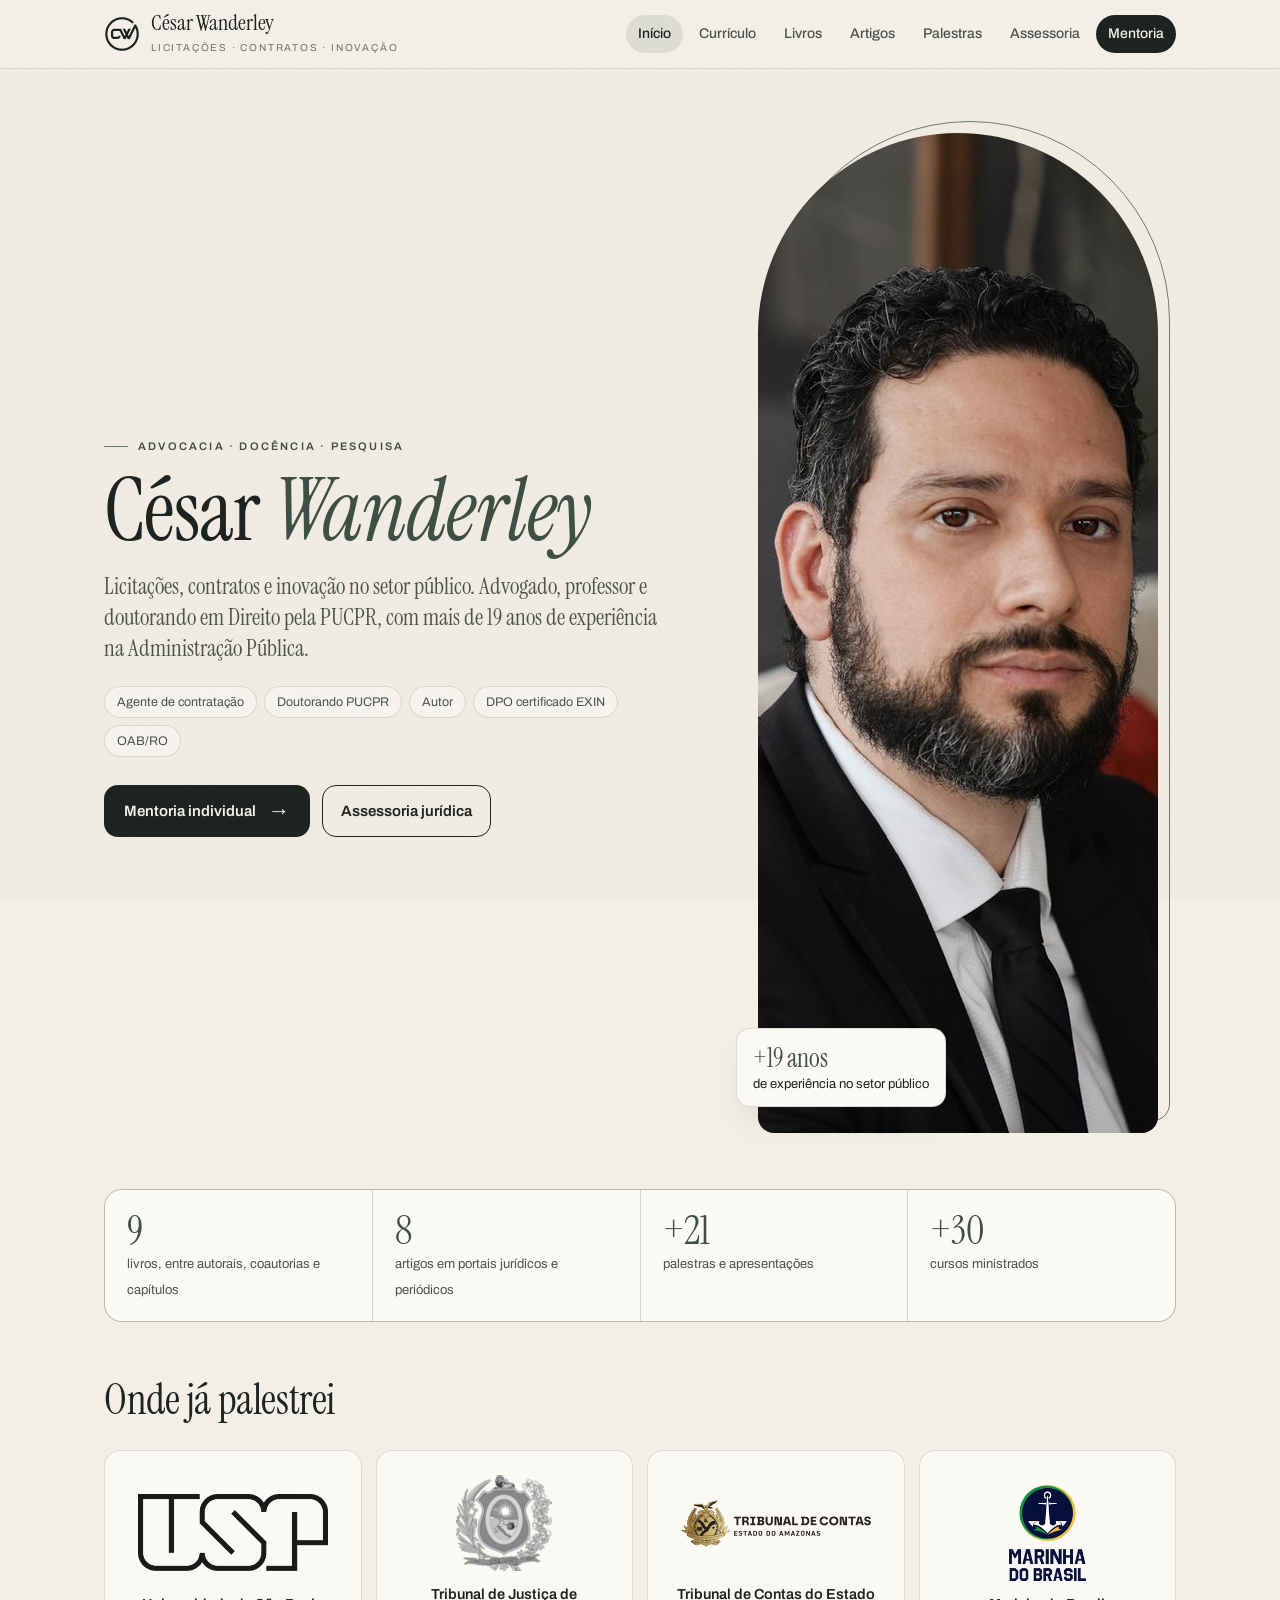
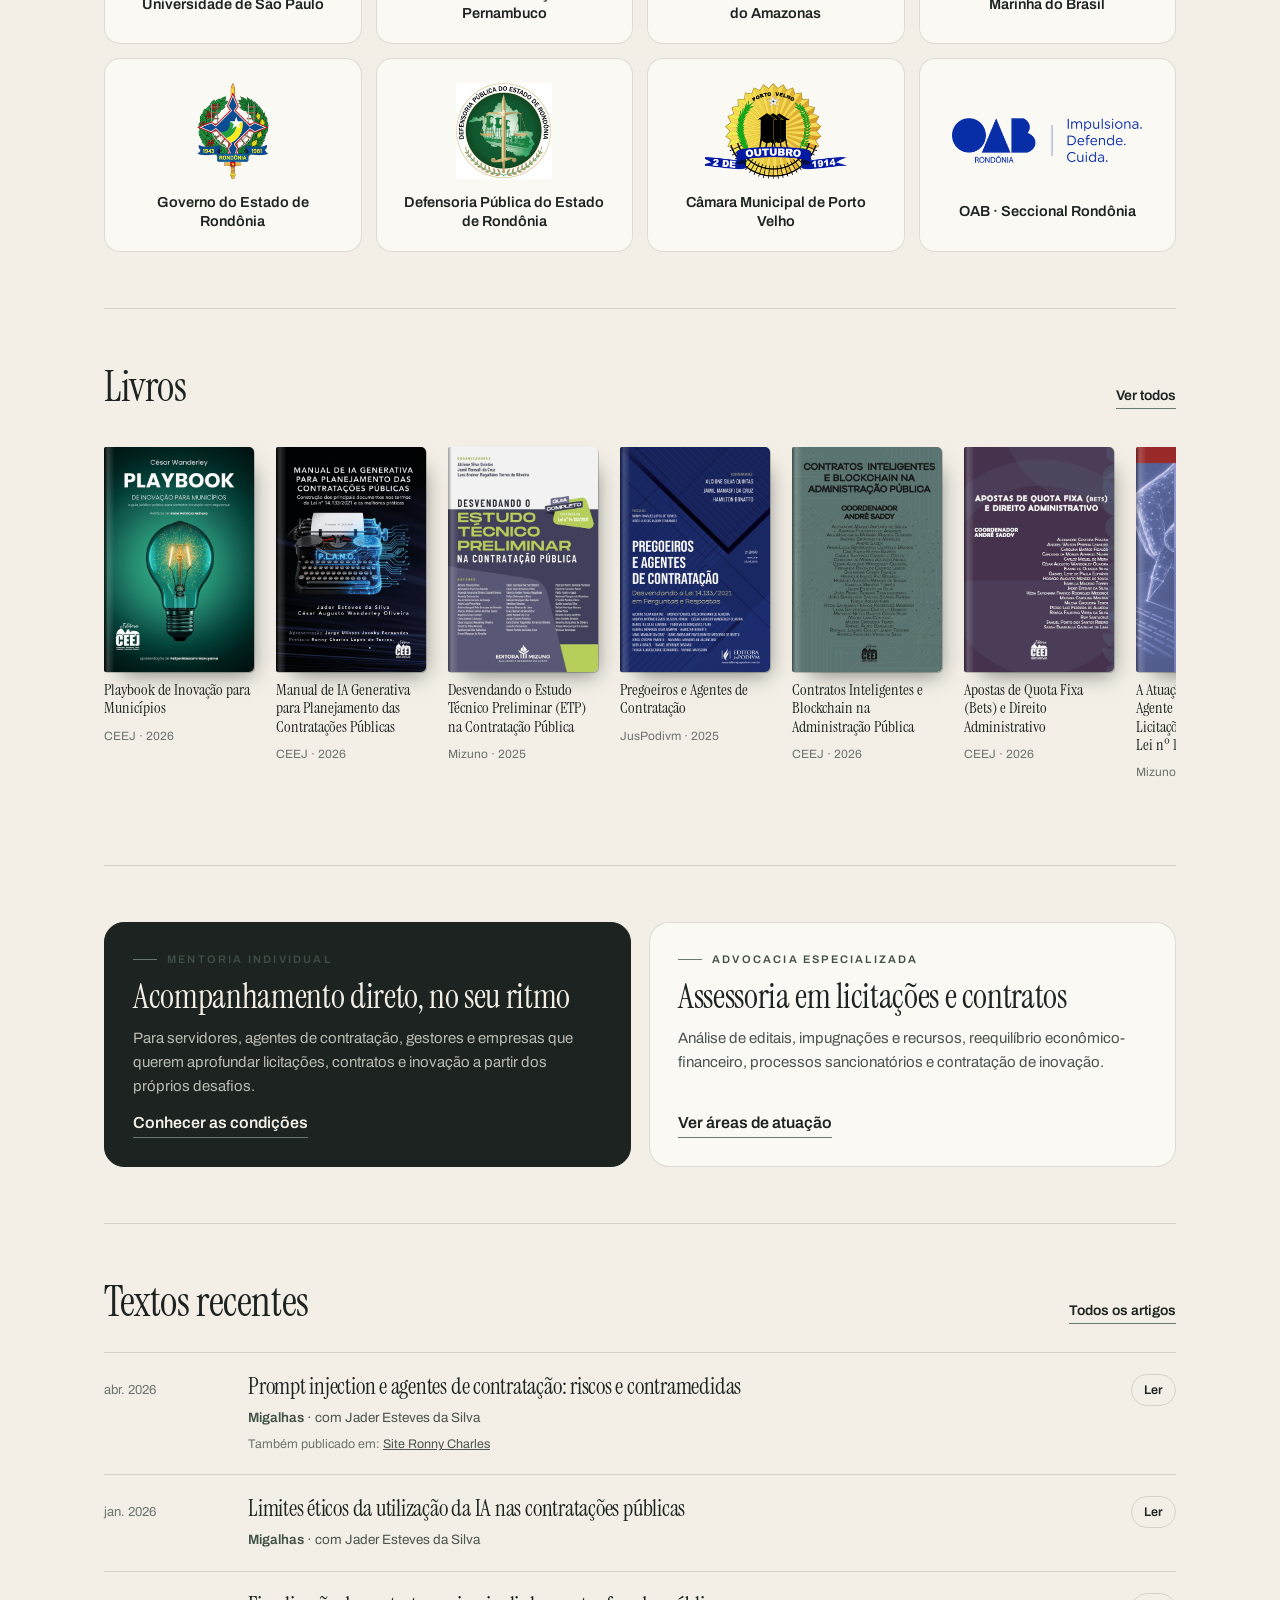
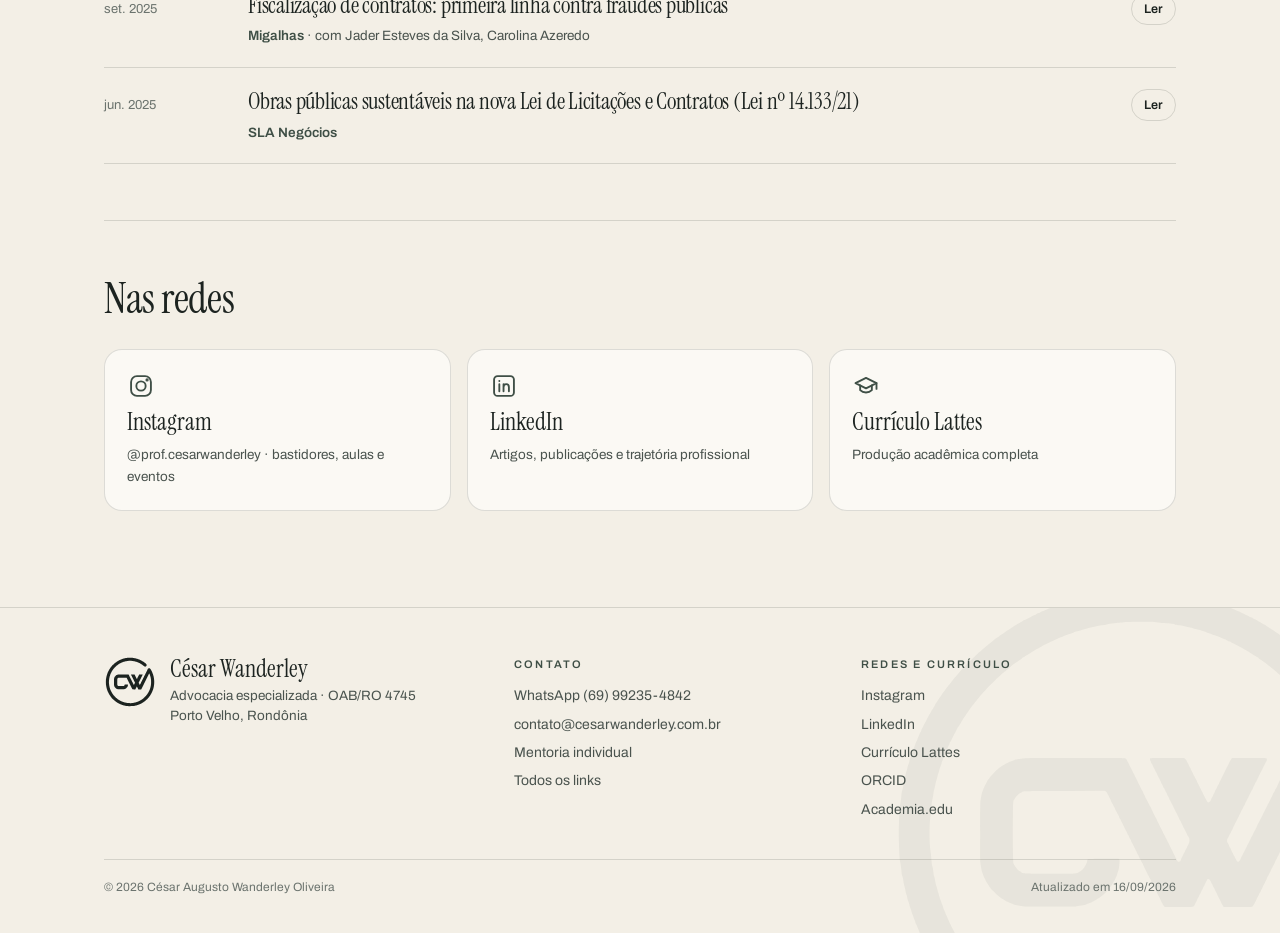
==== commit a92f554c: "Unifica as instituicoes na secao Onde ja palestrei Co-Authored-By: Claude Opus 5 <noreply@anthropic." ====
--- a/index.html
+++ b/index.html
@@ -56,7 +56,7 @@
     <div><b>+30</b><span>cursos ministrados</span></div>
   </div>
 
-  <section class="secao"><div class="secao-cab"><h2>Instituições públicas</h2></div><h3 class="sub-cab">Órgãos onde ministrei cursos fechados</h3><div class="instituicoes"><div class="instituicao"><div class="marca-orgao"><img src="/img/instituicoes/usp.png" alt="" loading="lazy"></div><b>Universidade de São Paulo</b></div><div class="instituicao"><div class="marca-orgao"><img src="/img/instituicoes/camara-pvh.png" alt="" loading="lazy"></div><b>Câmara Municipal de Porto Velho</b></div><div class="instituicao"><div class="marca-orgao"><img src="/img/instituicoes/dpe-ro.png" alt="" loading="lazy"></div><b>Defensoria Pública do Estado de Rondônia</b></div><div class="instituicao"><div class="marca-orgao"><img src="/img/instituicoes/tjpe.png" alt="" loading="lazy"></div><b>Tribunal de Justiça de Pernambuco</b></div></div><h3 class="sub-cab">Onde já palestrei</h3><div class="instituicoes eventos"><div class="instituicao"><div class="marca-orgao"><img src="/img/instituicoes/tce-am.png" alt="" loading="lazy"></div><b>Tribunal de Contas do Estado do Amazonas</b></div><div class="instituicao"><div class="marca-orgao"><img src="/img/instituicoes/rondonia.png" alt="" loading="lazy"></div><b>Governo do Estado de Rondônia</b></div><div class="instituicao"><div class="marca-orgao"><img src="/img/instituicoes/oab-ro.png" alt="" loading="lazy"></div><b>OAB · Seccional Rondônia</b></div><div class="instituicao"><div class="marca-orgao"><img src="/img/instituicoes/marinha.png" alt="" loading="lazy"></div><b>Marinha do Brasil</b></div></div></section>
+  <section class="secao"><div class="secao-cab"><h2>Onde já palestrei</h2></div><div class="instituicoes"><div class="instituicao"><div class="marca-orgao"><img src="/img/instituicoes/usp.png" alt="" loading="lazy"></div><b>Universidade de São Paulo</b></div><div class="instituicao"><div class="marca-orgao"><img src="/img/instituicoes/tjpe.png" alt="" loading="lazy"></div><b>Tribunal de Justiça de Pernambuco</b></div><div class="instituicao"><div class="marca-orgao"><img src="/img/instituicoes/tce-am.png" alt="" loading="lazy"></div><b>Tribunal de Contas do Estado do Amazonas</b></div><div class="instituicao"><div class="marca-orgao"><img src="/img/instituicoes/marinha.png" alt="" loading="lazy"></div><b>Marinha do Brasil</b></div><div class="instituicao"><div class="marca-orgao"><img src="/img/instituicoes/rondonia.png" alt="" loading="lazy"></div><b>Governo do Estado de Rondônia</b></div><div class="instituicao"><div class="marca-orgao"><img src="/img/instituicoes/dpe-ro.png" alt="" loading="lazy"></div><b>Defensoria Pública do Estado de Rondônia</b></div><div class="instituicao"><div class="marca-orgao"><img src="/img/instituicoes/camara-pvh.png" alt="" loading="lazy"></div><b>Câmara Municipal de Porto Velho</b></div><div class="instituicao"><div class="marca-orgao"><img src="/img/instituicoes/oab-ro.png" alt="" loading="lazy"></div><b>OAB · Seccional Rondônia</b></div></div></section>
 
   <section class="secao">
     <div class="secao-cab"><h2>Livros</h2><a href="/livros/">Ver todos</a></div>
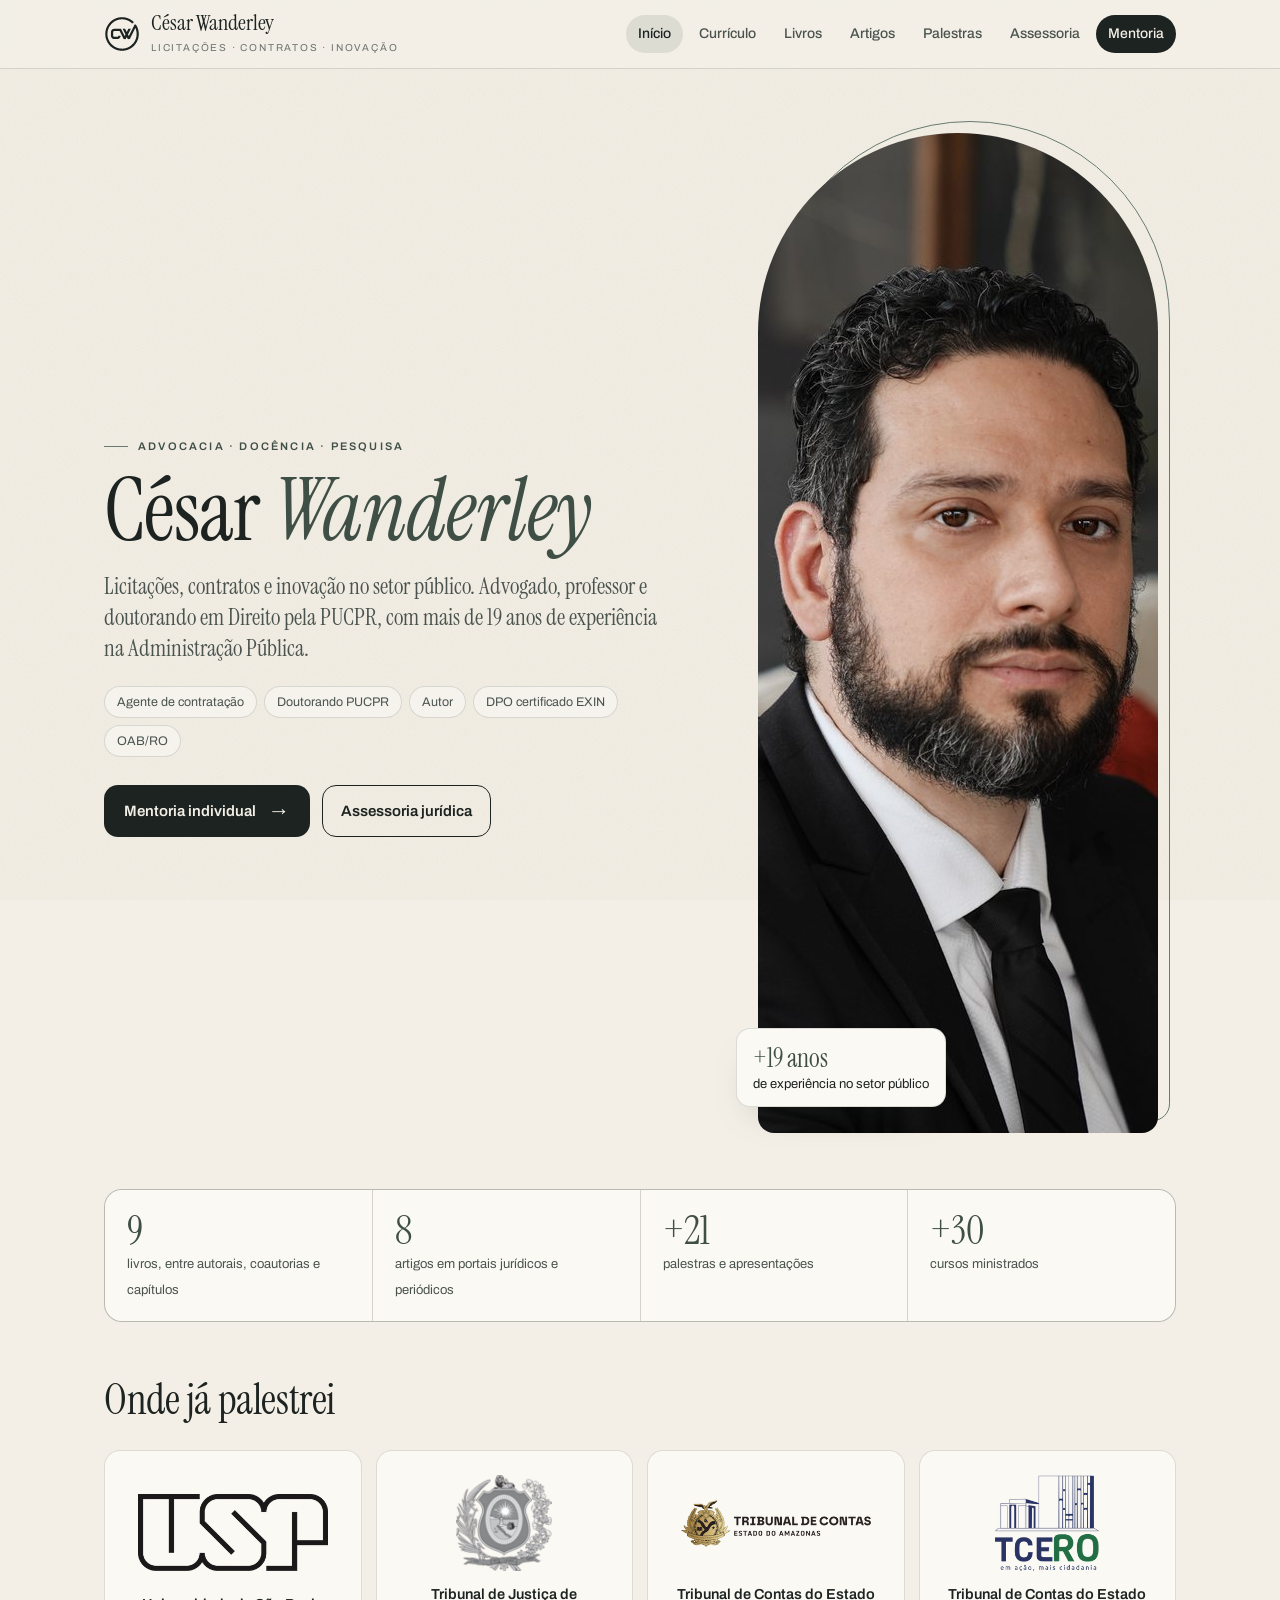
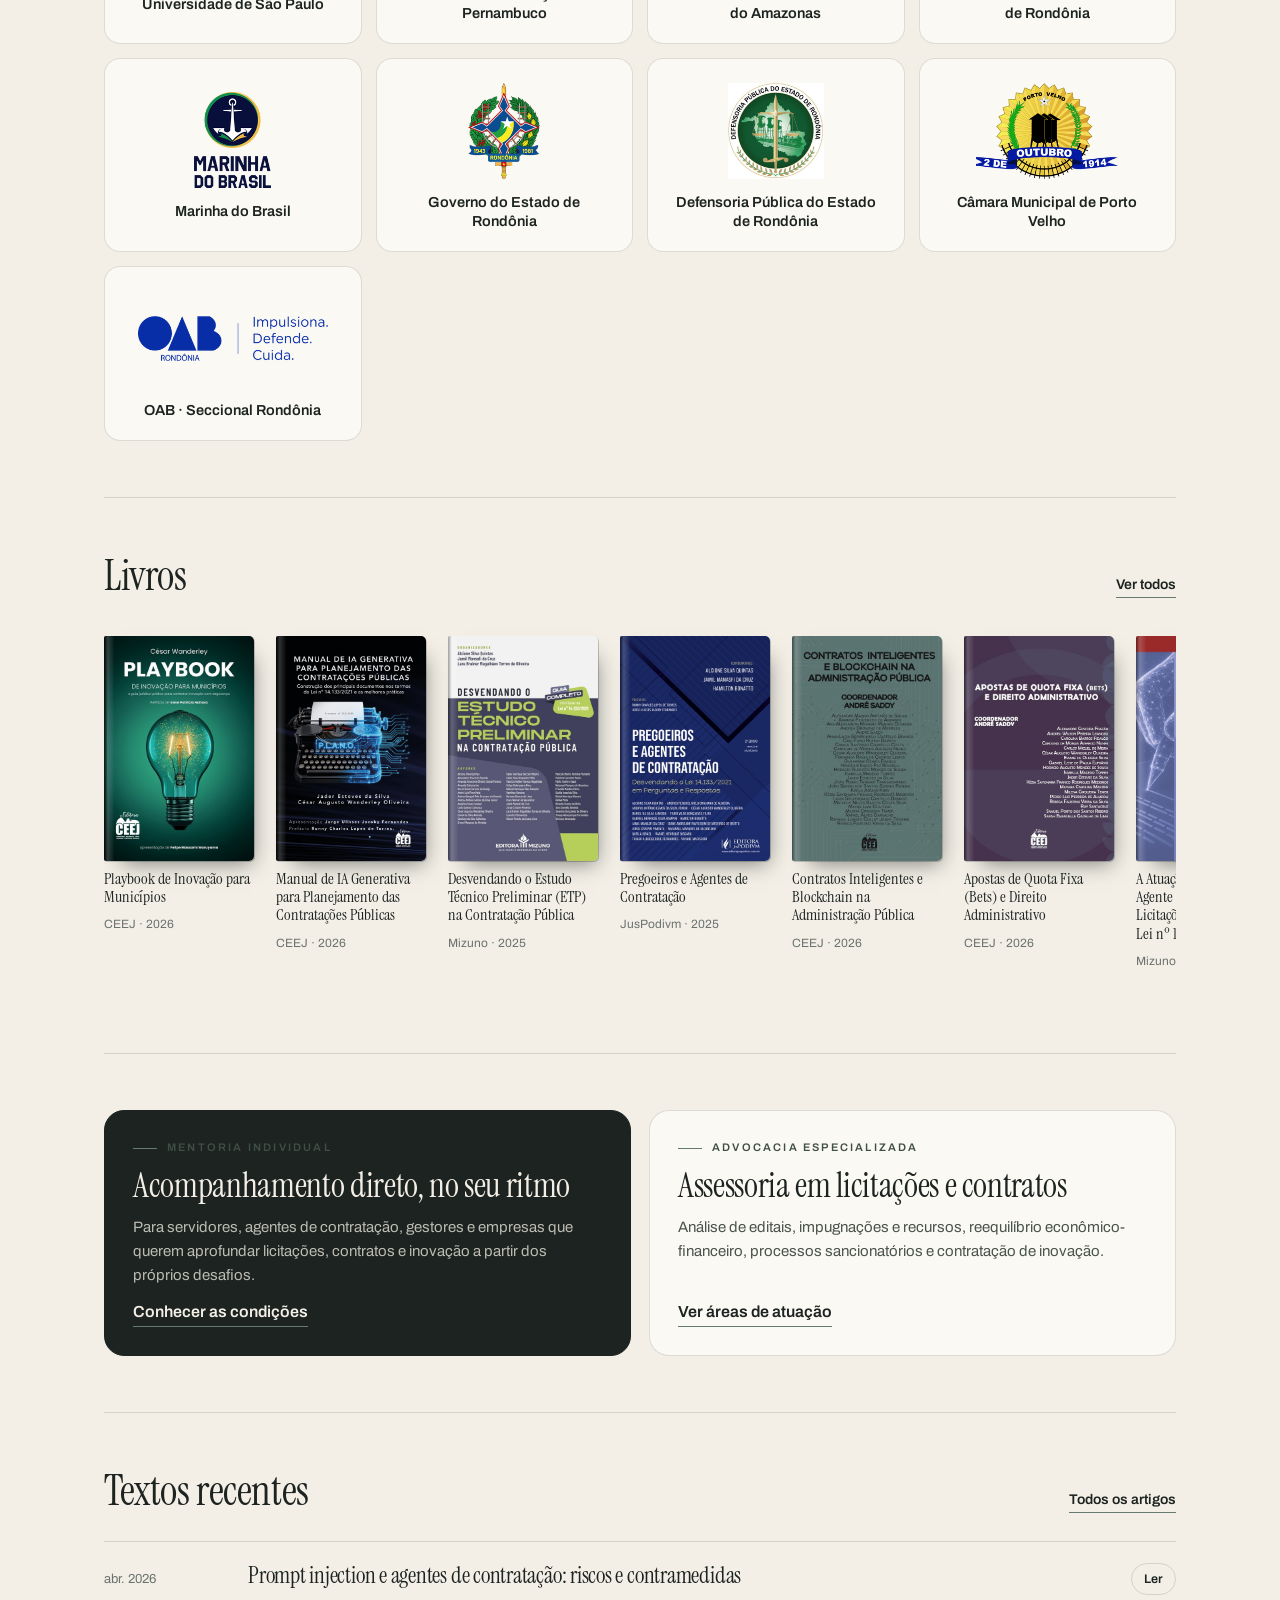
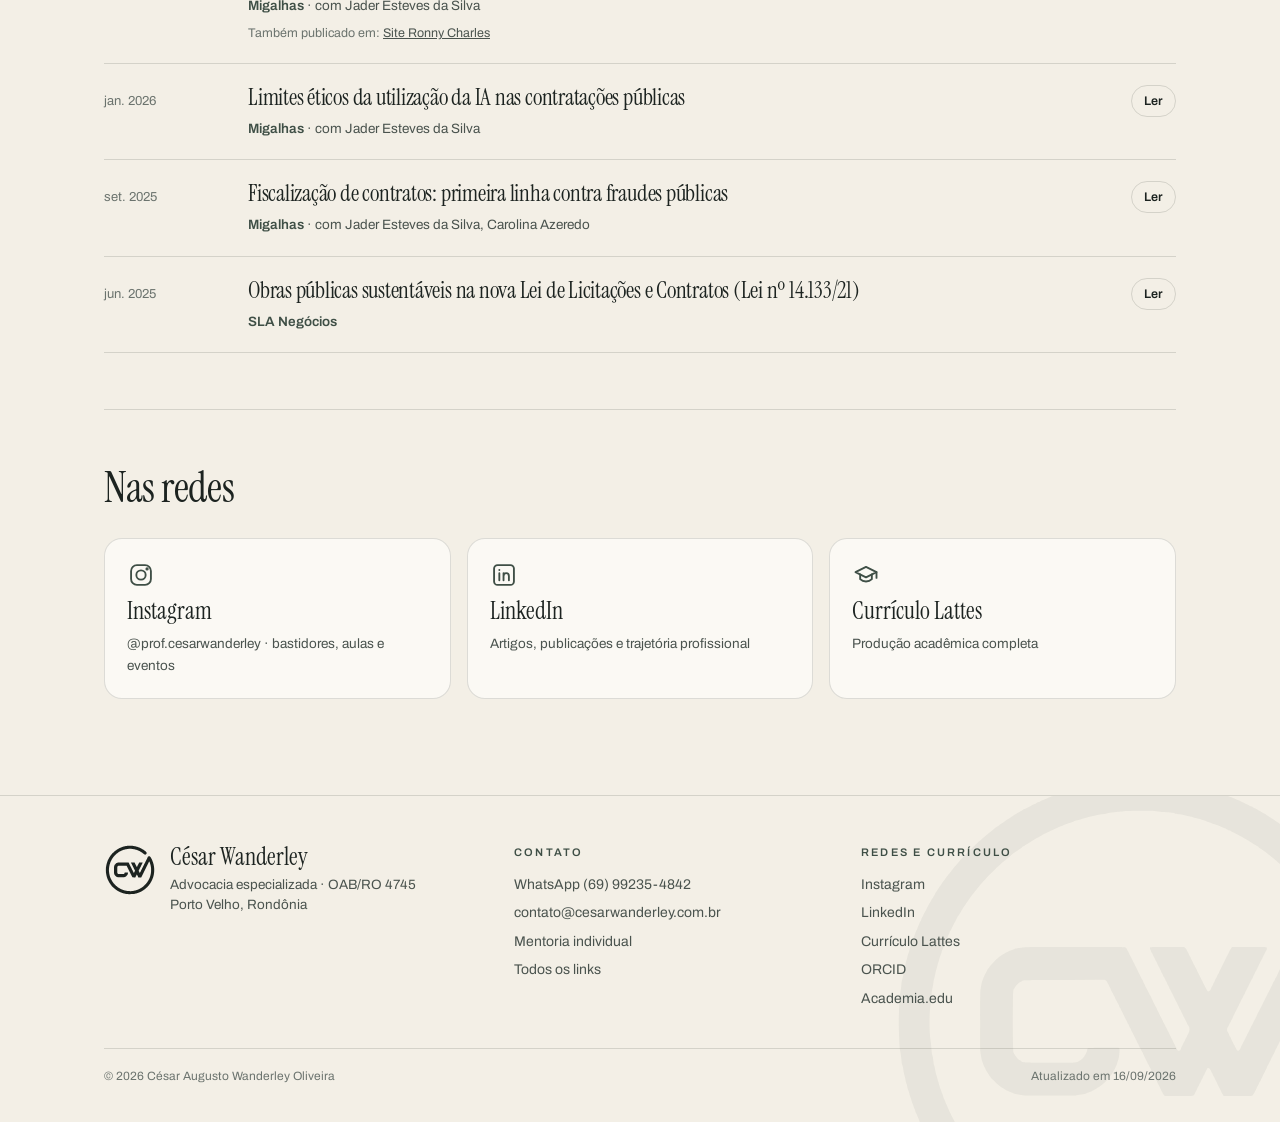
==== commit 05ff65f6: "Inclui o Tribunal de Contas do Estado de Rondonia em Onde ja palestrei Co-Authored-By: Claude Opus 5" ====
--- a/index.html
+++ b/index.html
@@ -56,7 +56,7 @@
     <div><b>+30</b><span>cursos ministrados</span></div>
   </div>
 
-  <section class="secao"><div class="secao-cab"><h2>Onde já palestrei</h2></div><div class="instituicoes"><div class="instituicao"><div class="marca-orgao"><img src="/img/instituicoes/usp.png" alt="" loading="lazy"></div><b>Universidade de São Paulo</b></div><div class="instituicao"><div class="marca-orgao"><img src="/img/instituicoes/tjpe.png" alt="" loading="lazy"></div><b>Tribunal de Justiça de Pernambuco</b></div><div class="instituicao"><div class="marca-orgao"><img src="/img/instituicoes/tce-am.png" alt="" loading="lazy"></div><b>Tribunal de Contas do Estado do Amazonas</b></div><div class="instituicao"><div class="marca-orgao"><img src="/img/instituicoes/marinha.png" alt="" loading="lazy"></div><b>Marinha do Brasil</b></div><div class="instituicao"><div class="marca-orgao"><img src="/img/instituicoes/rondonia.png" alt="" loading="lazy"></div><b>Governo do Estado de Rondônia</b></div><div class="instituicao"><div class="marca-orgao"><img src="/img/instituicoes/dpe-ro.png" alt="" loading="lazy"></div><b>Defensoria Pública do Estado de Rondônia</b></div><div class="instituicao"><div class="marca-orgao"><img src="/img/instituicoes/camara-pvh.png" alt="" loading="lazy"></div><b>Câmara Municipal de Porto Velho</b></div><div class="instituicao"><div class="marca-orgao"><img src="/img/instituicoes/oab-ro.png" alt="" loading="lazy"></div><b>OAB · Seccional Rondônia</b></div></div></section>
+  <section class="secao"><div class="secao-cab"><h2>Onde já palestrei</h2></div><div class="instituicoes"><div class="instituicao"><div class="marca-orgao"><img src="/img/instituicoes/usp.png" alt="" loading="lazy"></div><b>Universidade de São Paulo</b></div><div class="instituicao"><div class="marca-orgao"><img src="/img/instituicoes/tjpe.png" alt="" loading="lazy"></div><b>Tribunal de Justiça de Pernambuco</b></div><div class="instituicao"><div class="marca-orgao"><img src="/img/instituicoes/tce-am.png" alt="" loading="lazy"></div><b>Tribunal de Contas do Estado do Amazonas</b></div><div class="instituicao"><div class="marca-orgao"><img src="/img/instituicoes/tce-ro.png" alt="" loading="lazy"></div><b>Tribunal de Contas do Estado de Rondônia</b></div><div class="instituicao"><div class="marca-orgao"><img src="/img/instituicoes/marinha.png" alt="" loading="lazy"></div><b>Marinha do Brasil</b></div><div class="instituicao"><div class="marca-orgao"><img src="/img/instituicoes/rondonia.png" alt="" loading="lazy"></div><b>Governo do Estado de Rondônia</b></div><div class="instituicao"><div class="marca-orgao"><img src="/img/instituicoes/dpe-ro.png" alt="" loading="lazy"></div><b>Defensoria Pública do Estado de Rondônia</b></div><div class="instituicao"><div class="marca-orgao"><img src="/img/instituicoes/camara-pvh.png" alt="" loading="lazy"></div><b>Câmara Municipal de Porto Velho</b></div><div class="instituicao"><div class="marca-orgao"><img src="/img/instituicoes/oab-ro.png" alt="" loading="lazy"></div><b>OAB · Seccional Rondônia</b></div></div></section>
 
   <section class="secao">
     <div class="secao-cab"><h2>Livros</h2><a href="/livros/">Ver todos</a></div>
--- a/assets/estilo.css
+++ b/assets/estilo.css
@@ -250,3 +250,6 @@
 .secao-cab + .sub-cab{margin-top:0}
 .instituicao{justify-content:center;gap:14px}
 .instituicoes.eventos .instituicao{background:var(--papel)}
+.ano.rotulo{grid-template-columns:170px 1fr}
+.ano.rotulo > h3{font-size:34px}
+@media (max-width:640px){.ano.rotulo{grid-template-columns:1fr}.ano.rotulo > h3{font-size:30px}}
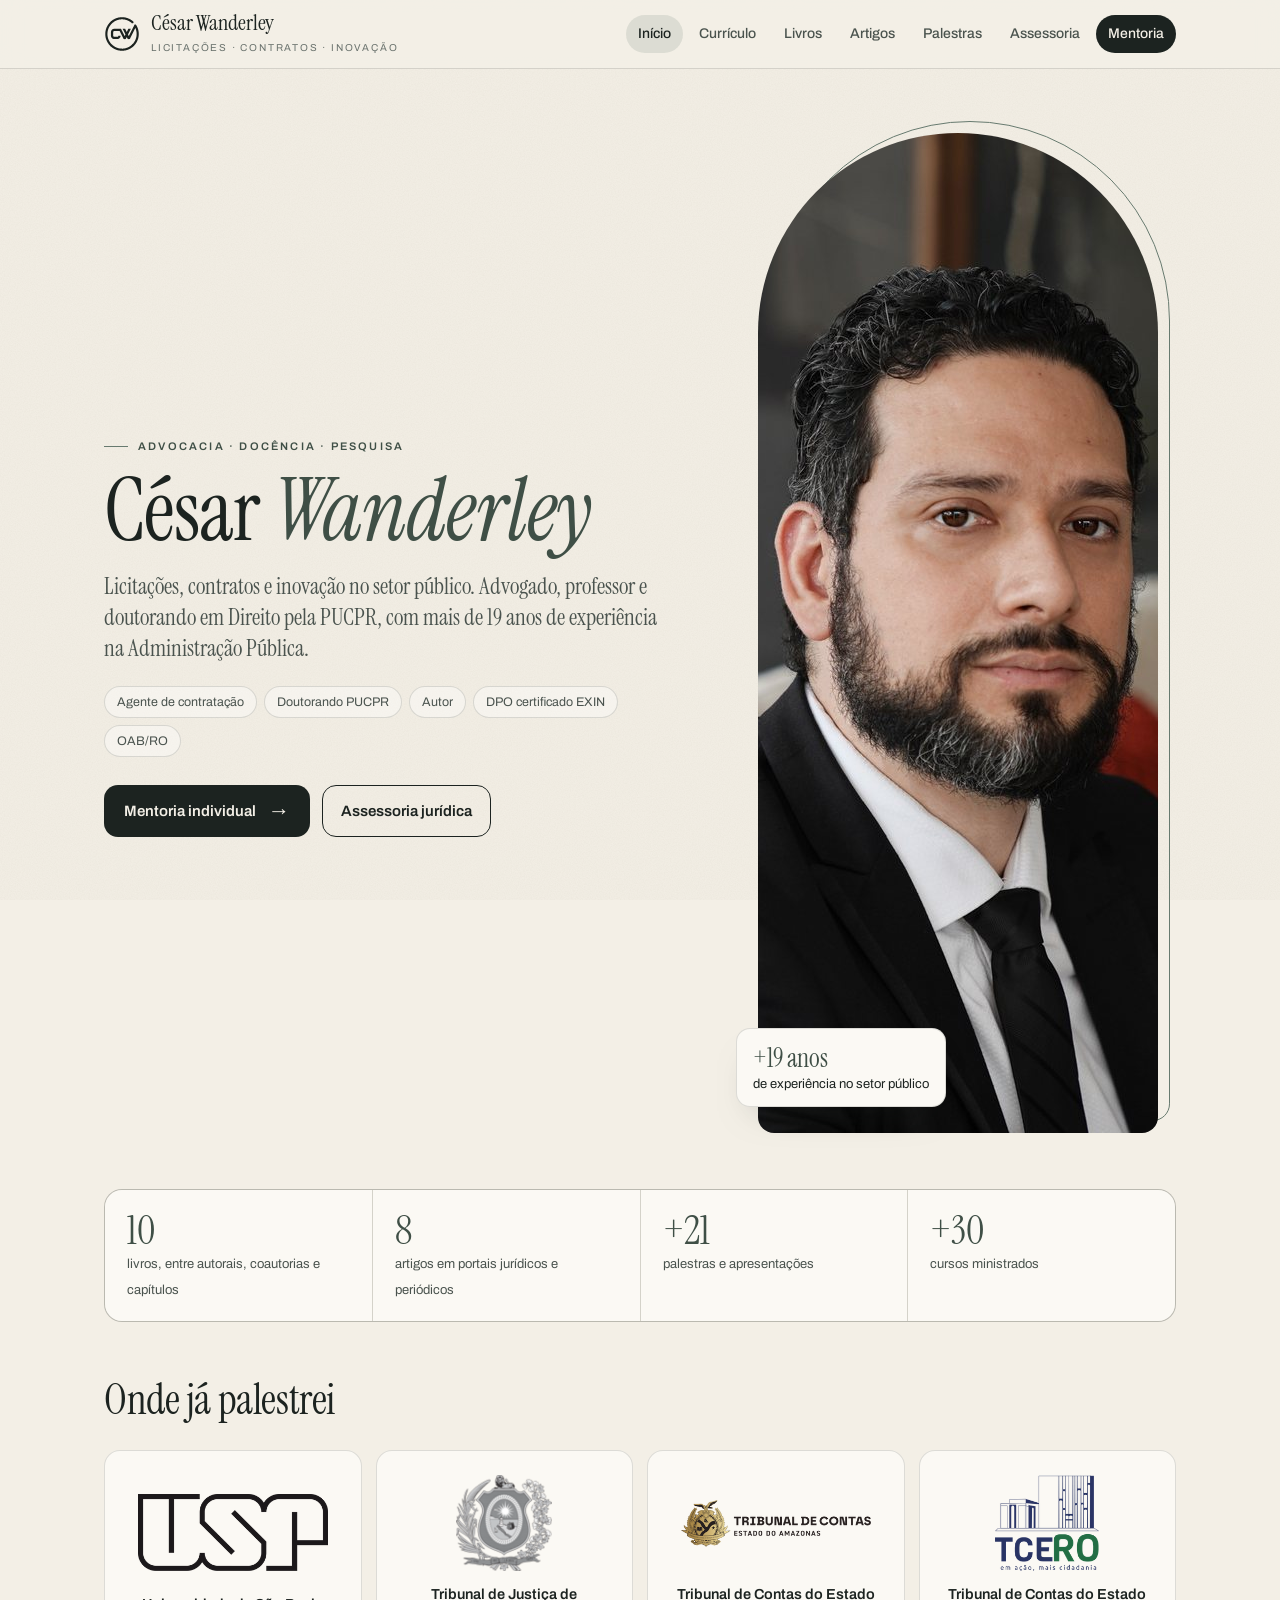
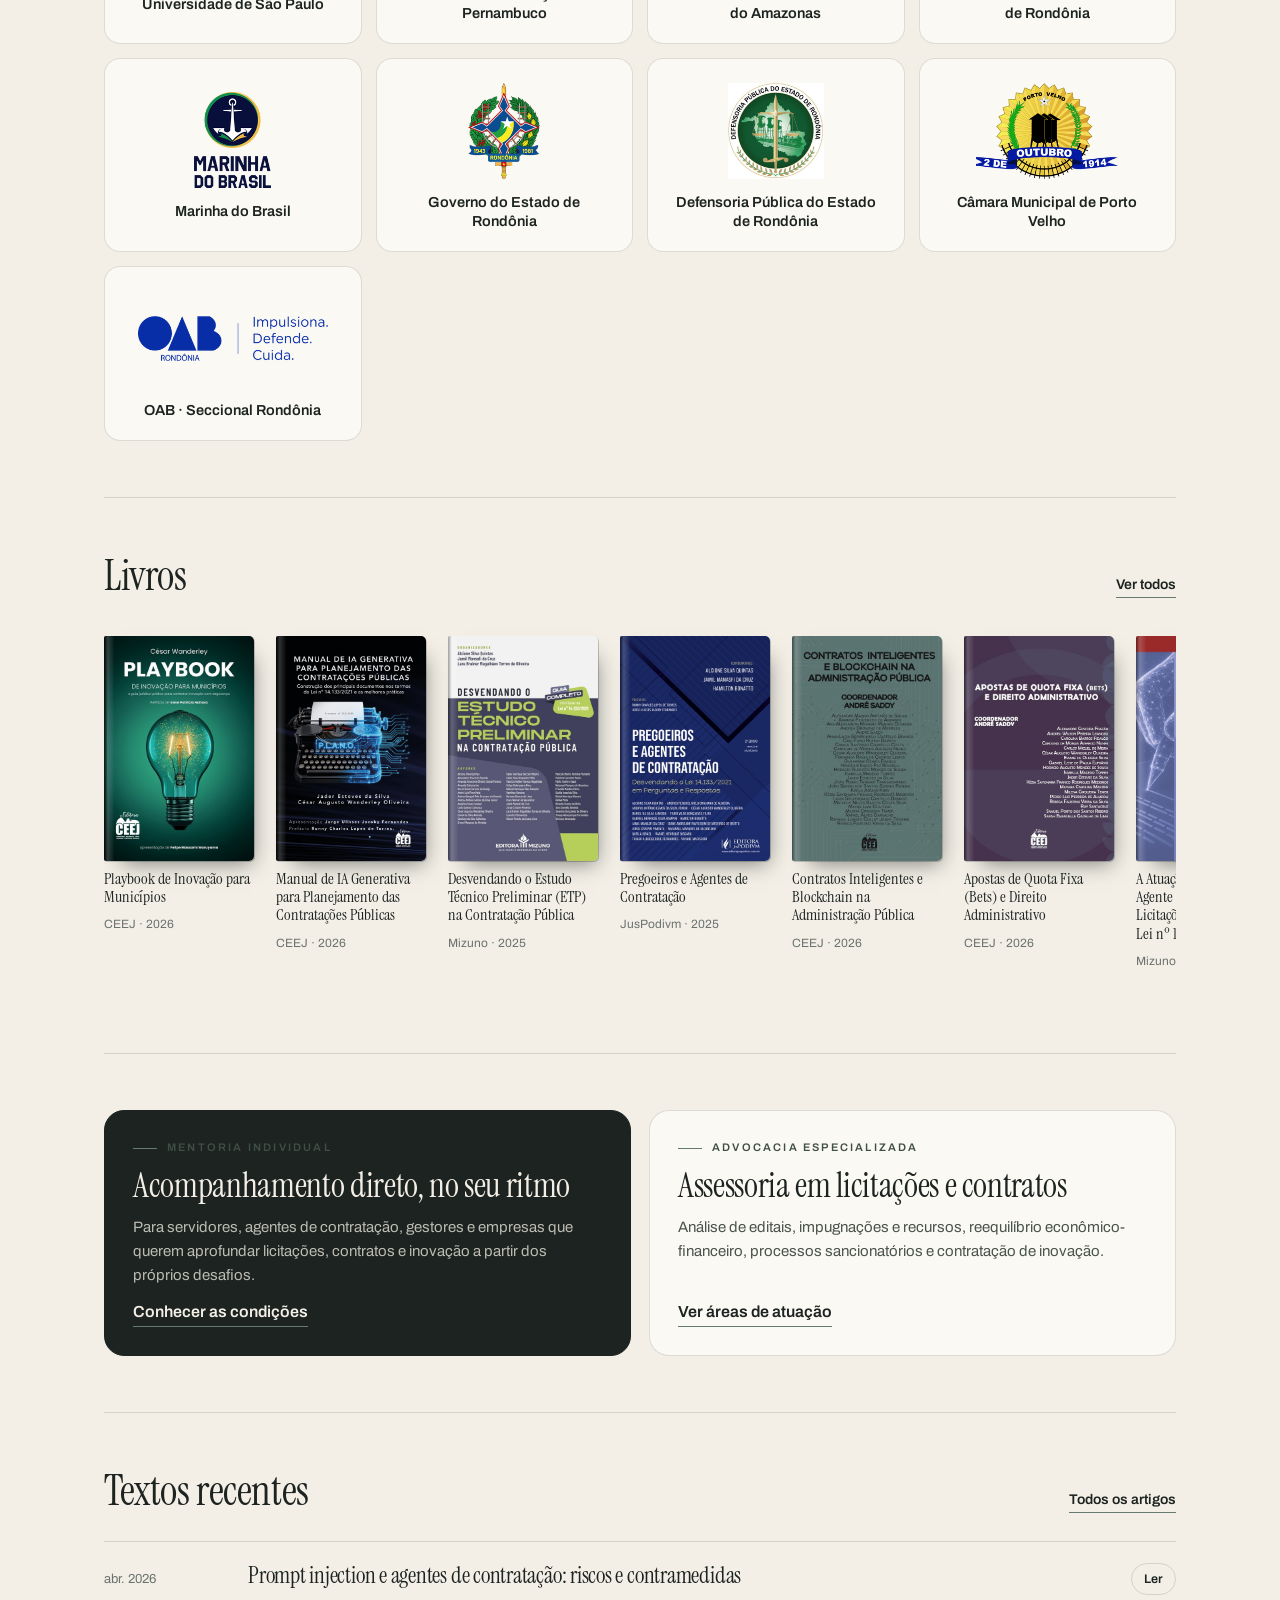
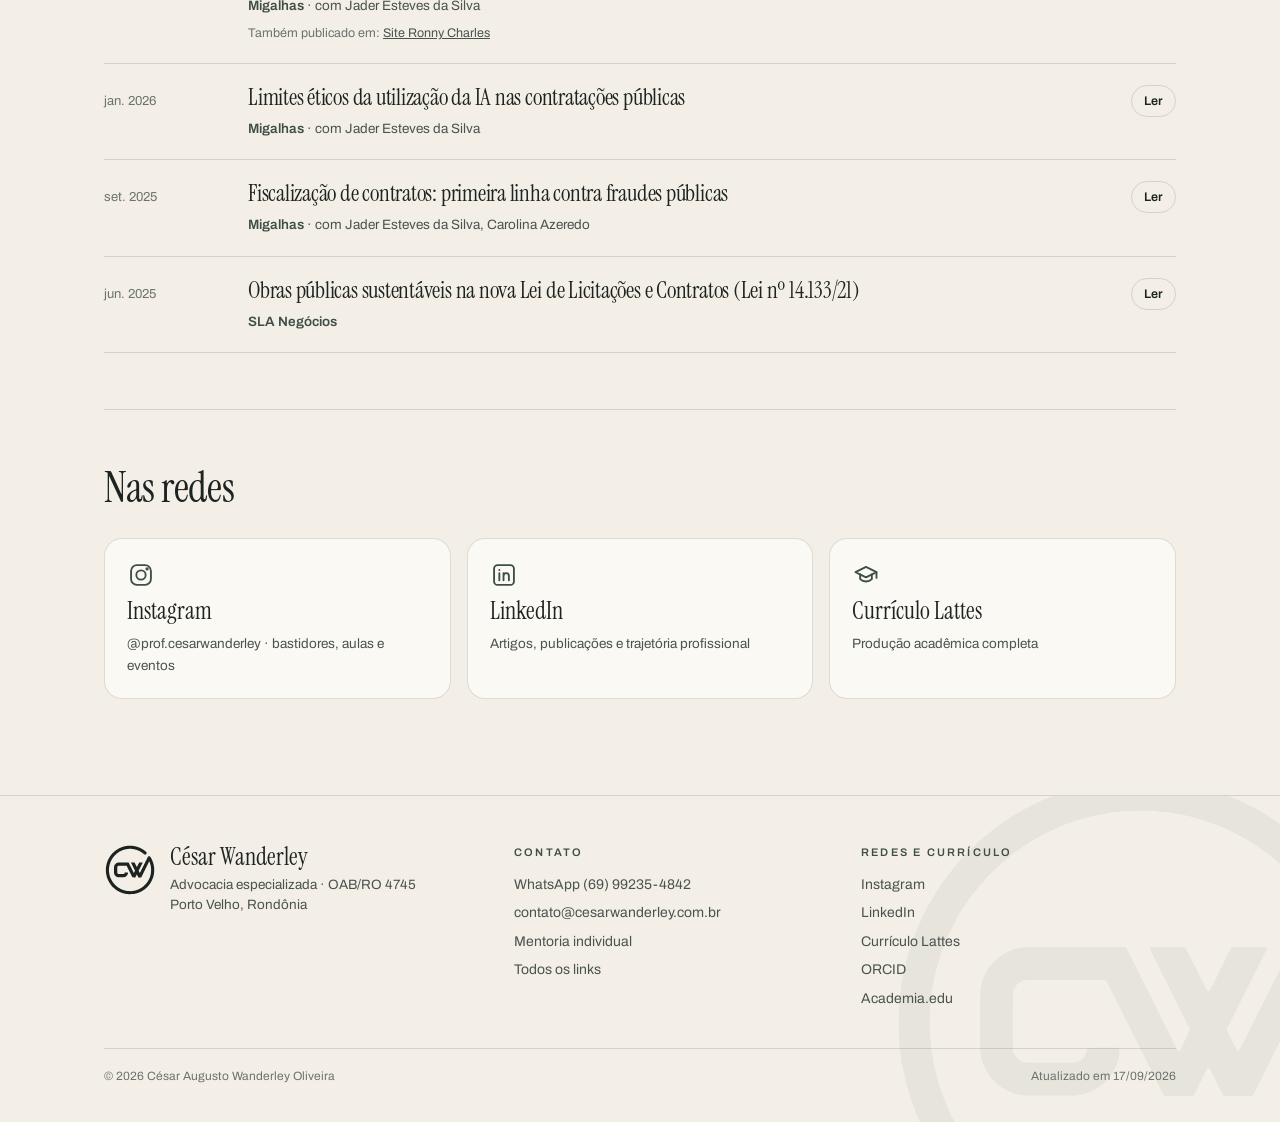
==== commit c08841d5: "Inclui o livro Rondonia em versos e prosas na secao Literatura Co-Authored-By: Claude Opus 5 <norepl" ====
--- a/index.html
+++ b/index.html
@@ -50,7 +50,7 @@
   </section>
 
   <div class="numeros">
-    <div><b>9</b><span>livros, entre autorais, coautorias e capítulos</span></div>
+    <div><b>10</b><span>livros, entre autorais, coautorias e capítulos</span></div>
     <div><b>8</b><span>artigos em portais jurídicos e periódicos</span></div>
     <div><b>+21</b><span>palestras e apresentações</span></div>
     <div><b>+30</b><span>cursos ministrados</span></div>
@@ -60,7 +60,7 @@
 
   <section class="secao">
     <div class="secao-cab"><h2>Livros</h2><a href="/livros/">Ver todos</a></div>
-    <div class="estante"><a href="/livros/#playbook"><div class="mini-capa"><img src="/img/livros/playbook.jpg" alt="Capa do livro Playbook de Inovação para Municípios" width="480" height="720" loading="lazy"></div><b>Playbook de Inovação para Municípios</b><small>CEEJ · 2026</small></a><a href="/livros/#manual-ia"><div class="mini-capa"><img src="/img/livros/manual-ia.jpg" alt="Capa do livro Manual de IA Generativa para Planejamento das Contratações Públicas" width="480" height="720" loading="lazy"></div><b>Manual de IA Generativa para Planejamento das Contratações Públicas</b><small>CEEJ · 2026</small></a><a href="/livros/#etp"><div class="mini-capa"><img src="/img/livros/etp.jpg" alt="Capa do livro Desvendando o Estudo Técnico Preliminar (ETP) na Contratação Pública" width="480" height="720" loading="lazy"></div><b>Desvendando o Estudo Técnico Preliminar (ETP) na Contratação Pública</b><small>Mizuno · 2025</small></a><a href="/livros/#perguntas-respostas"><div class="mini-capa"><img src="/img/livros/perguntas-respostas.jpg" alt="Capa do livro Pregoeiros e Agentes de Contratação" width="480" height="720" loading="lazy"></div><b>Pregoeiros e Agentes de Contratação</b><small>JusPodivm · 2025</small></a><a href="/livros/#contratos-inteligentes"><div class="mini-capa"><img src="/img/livros/contratos-inteligentes.jpg" alt="Capa do livro Contratos Inteligentes e Blockchain na Administração Pública" width="480" height="720" loading="lazy"></div><b>Contratos Inteligentes e Blockchain na Administração Pública</b><small>CEEJ · 2026</small></a><a href="/livros/#bets"><div class="mini-capa"><img src="/img/livros/bets.jpg" alt="Capa do livro Apostas de Quota Fixa (Bets) e Direito Administrativo" width="480" height="720" loading="lazy"></div><b>Apostas de Quota Fixa (Bets) e Direito Administrativo</b><small>CEEJ · 2026</small></a><a href="/livros/#atuacao-pregoeiro"><div class="mini-capa"><img src="/img/livros/atuacao-pregoeiro.jpg" alt="Capa do livro A Atuação do Pregoeiro e Agente de Contratação nas Licitações sob a Égide da Lei nº 14.133/2021" width="480" height="720" loading="lazy"></div><b>A Atuação do Pregoeiro e Agente de Contratação nas Licitações sob a Égide da Lei nº 14.133/2021</b><small>Mizuno · 2025</small></a><a href="/livros/#ciencias-criminais-v"><div class="mini-capa"><img src="/img/livros/ciencias-criminais-v.jpg" alt="Capa do livro Ciências Criminais V" width="480" height="720" loading="lazy"></div><b>Ciências Criminais V</b><small>Mente Aberta · 2025</small></a><a href="/livros/#beatriz"><div class="mini-capa"><div class="capa-tipografica"><span>Temática · 2023</span><strong>Beatriz e poesias selecionadas</strong><span>César Wanderley</span></div></div><b>Beatriz e poesias selecionadas</b><small>Temática · 2023</small></a></div>
+    <div class="estante"><a href="/livros/#playbook"><div class="mini-capa"><img src="/img/livros/playbook.jpg" alt="Capa do livro Playbook de Inovação para Municípios" width="480" height="720" loading="lazy"></div><b>Playbook de Inovação para Municípios</b><small>CEEJ · 2026</small></a><a href="/livros/#manual-ia"><div class="mini-capa"><img src="/img/livros/manual-ia.jpg" alt="Capa do livro Manual de IA Generativa para Planejamento das Contratações Públicas" width="480" height="720" loading="lazy"></div><b>Manual de IA Generativa para Planejamento das Contratações Públicas</b><small>CEEJ · 2026</small></a><a href="/livros/#etp"><div class="mini-capa"><img src="/img/livros/etp.jpg" alt="Capa do livro Desvendando o Estudo Técnico Preliminar (ETP) na Contratação Pública" width="480" height="720" loading="lazy"></div><b>Desvendando o Estudo Técnico Preliminar (ETP) na Contratação Pública</b><small>Mizuno · 2025</small></a><a href="/livros/#perguntas-respostas"><div class="mini-capa"><img src="/img/livros/perguntas-respostas.jpg" alt="Capa do livro Pregoeiros e Agentes de Contratação" width="480" height="720" loading="lazy"></div><b>Pregoeiros e Agentes de Contratação</b><small>JusPodivm · 2025</small></a><a href="/livros/#contratos-inteligentes"><div class="mini-capa"><img src="/img/livros/contratos-inteligentes.jpg" alt="Capa do livro Contratos Inteligentes e Blockchain na Administração Pública" width="480" height="720" loading="lazy"></div><b>Contratos Inteligentes e Blockchain na Administração Pública</b><small>CEEJ · 2026</small></a><a href="/livros/#bets"><div class="mini-capa"><img src="/img/livros/bets.jpg" alt="Capa do livro Apostas de Quota Fixa (Bets) e Direito Administrativo" width="480" height="720" loading="lazy"></div><b>Apostas de Quota Fixa (Bets) e Direito Administrativo</b><small>CEEJ · 2026</small></a><a href="/livros/#atuacao-pregoeiro"><div class="mini-capa"><img src="/img/livros/atuacao-pregoeiro.jpg" alt="Capa do livro A Atuação do Pregoeiro e Agente de Contratação nas Licitações sob a Égide da Lei nº 14.133/2021" width="480" height="720" loading="lazy"></div><b>A Atuação do Pregoeiro e Agente de Contratação nas Licitações sob a Égide da Lei nº 14.133/2021</b><small>Mizuno · 2025</small></a><a href="/livros/#ciencias-criminais-v"><div class="mini-capa"><img src="/img/livros/ciencias-criminais-v.jpg" alt="Capa do livro Ciências Criminais V" width="480" height="720" loading="lazy"></div><b>Ciências Criminais V</b><small>Mente Aberta · 2025</small></a><a href="/livros/#rondonia-versos-prosas"><div class="mini-capa"><img src="/img/livros/rondonia-versos-prosas.jpg" alt="Capa do livro Rondônia em versos e prosas" width="480" height="720" loading="lazy"></div><b>Rondônia em versos e prosas</b><small>Temática Editora e Cursos · 2026</small></a><a href="/livros/#beatriz"><div class="mini-capa"><img src="/img/livros/beatriz.jpg" alt="Capa do livro Beatriz e poesias selecionadas" width="480" height="720" loading="lazy"></div><b>Beatriz e poesias selecionadas</b><small>Temática · 2023</small></a></div>
   </section>
 
   <section class="secao">
@@ -121,7 +121,7 @@
         <li><a href="https://pucar.academia.edu/C%C3%A9sarWanderleyOliveira">Academia.edu</a></li>
       </ul>
     </div>
-    <div class="fim"><span>© 2026 César Augusto Wanderley Oliveira</span><span>Atualizado em 16/09/2026</span></div>
+    <div class="fim"><span>© 2026 César Augusto Wanderley Oliveira</span><span>Atualizado em 17/09/2026</span></div>
   </div>
 </footer>
 <script src="/assets/site.js" defer></script>
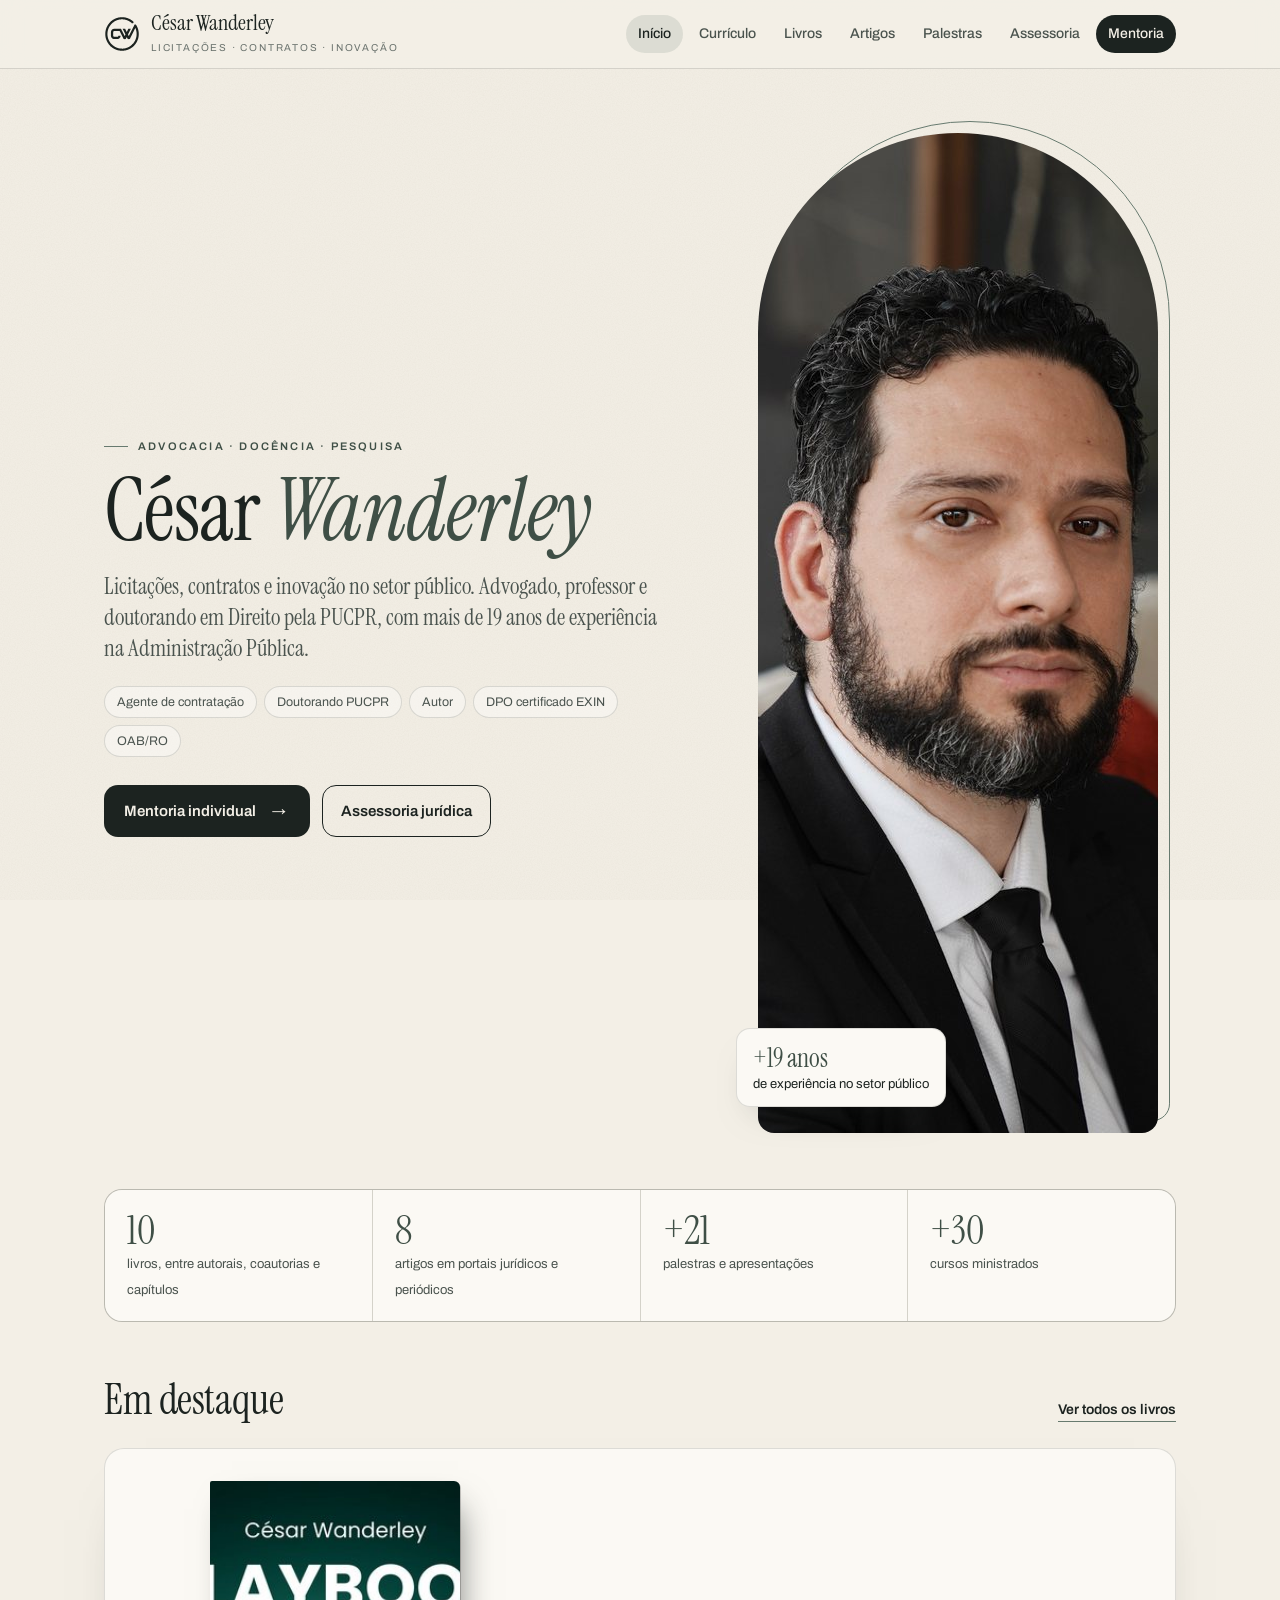
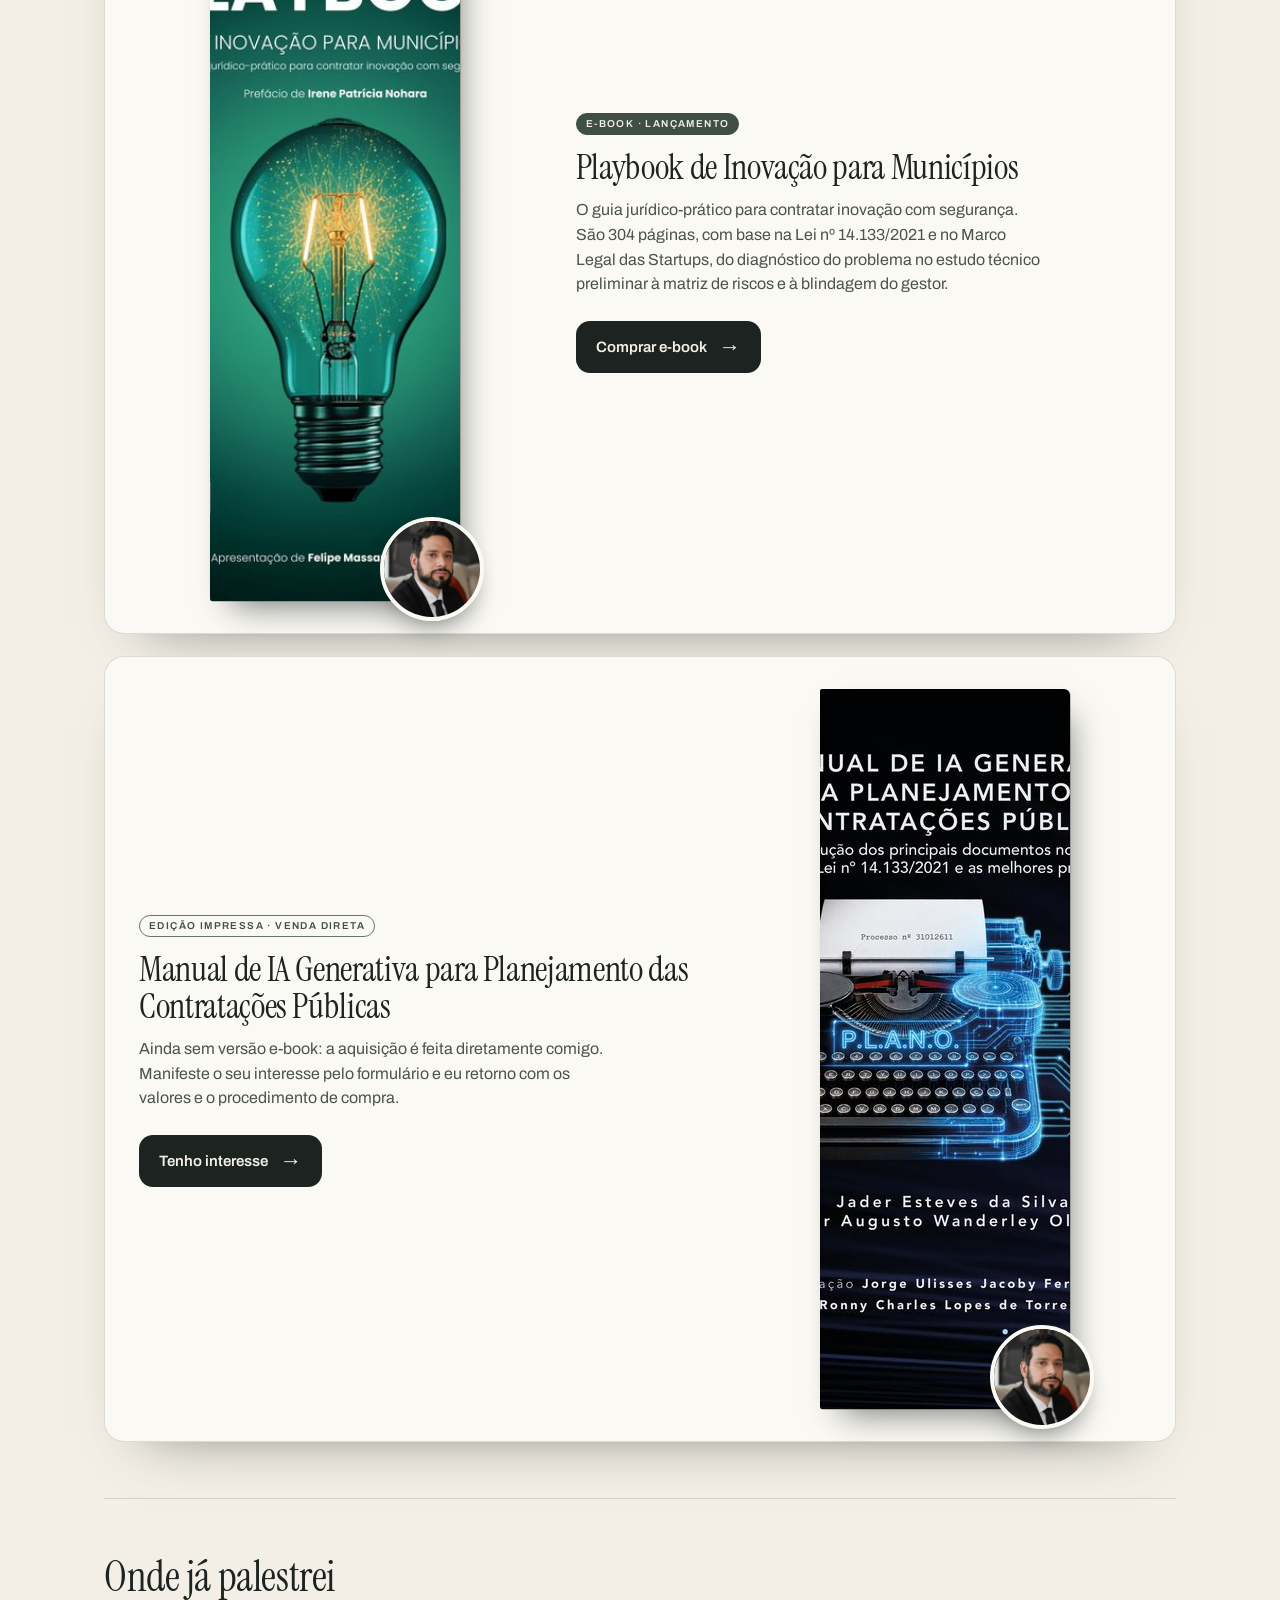
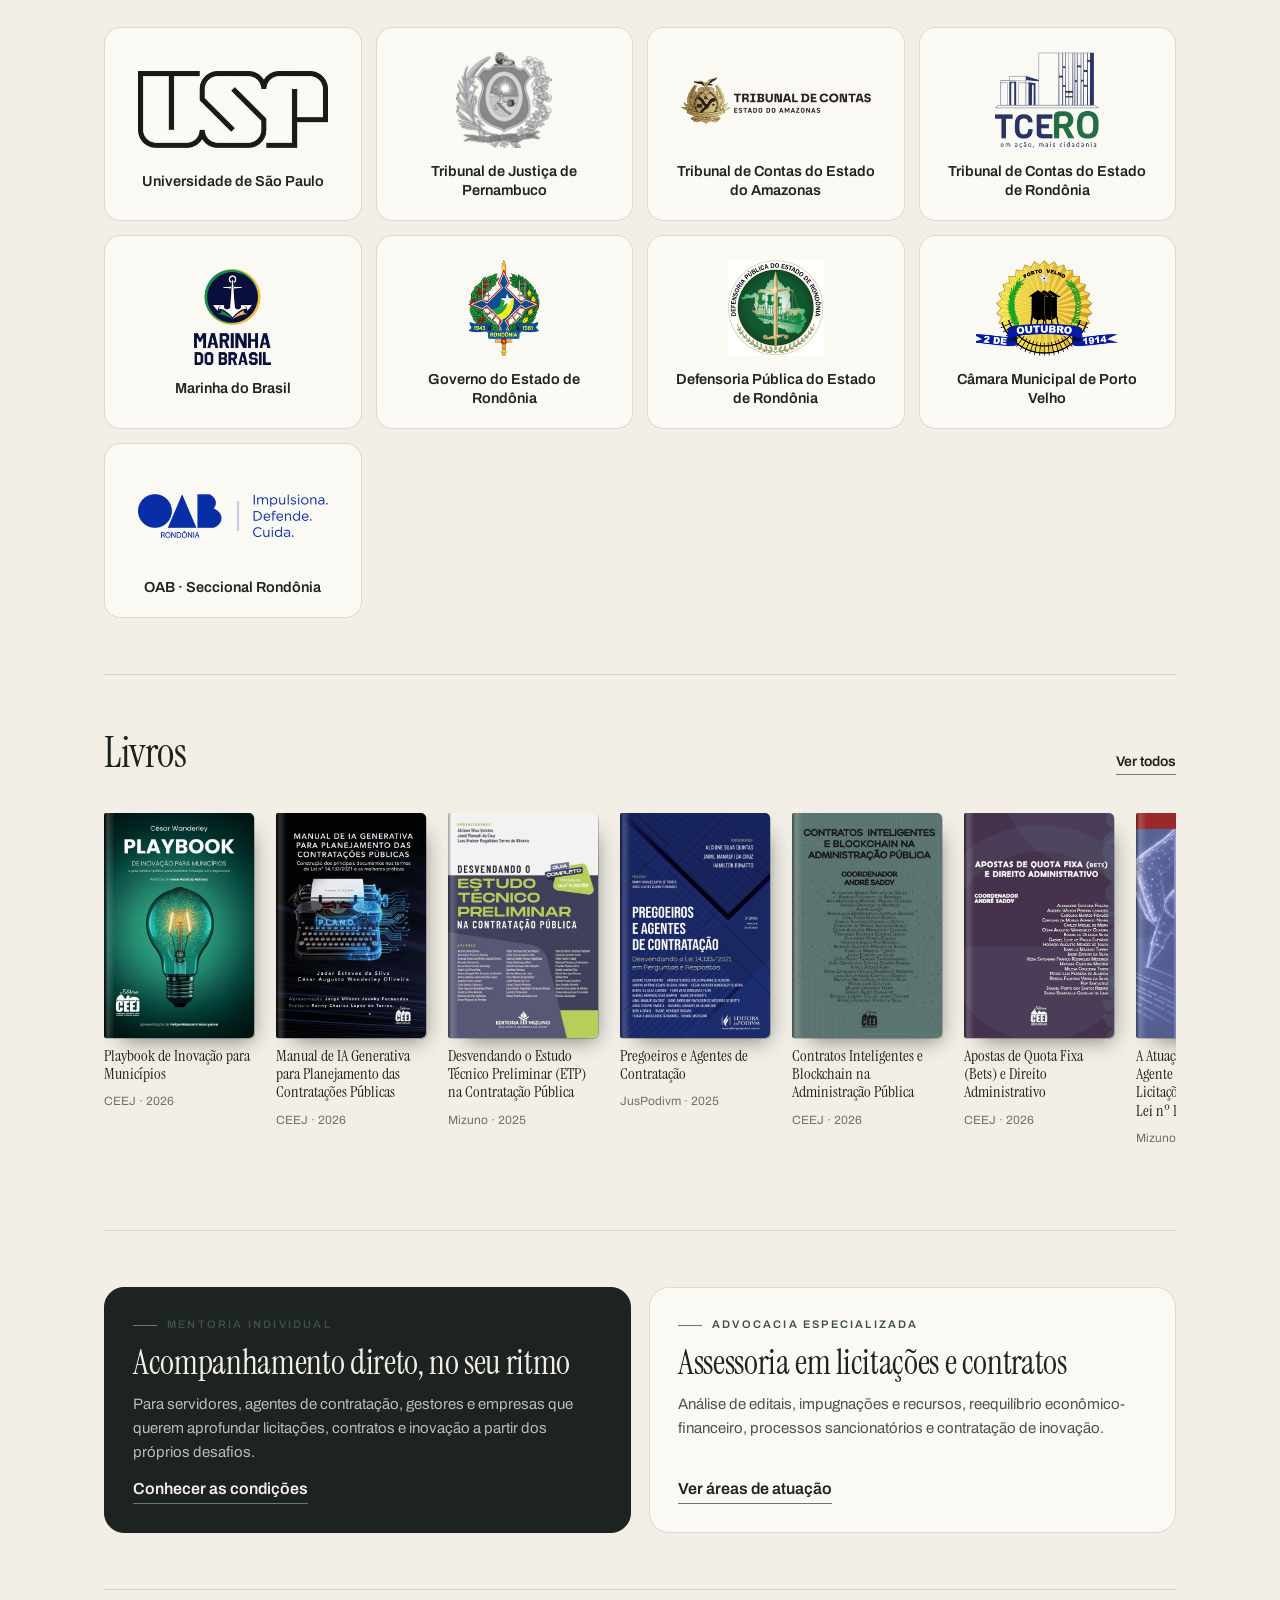
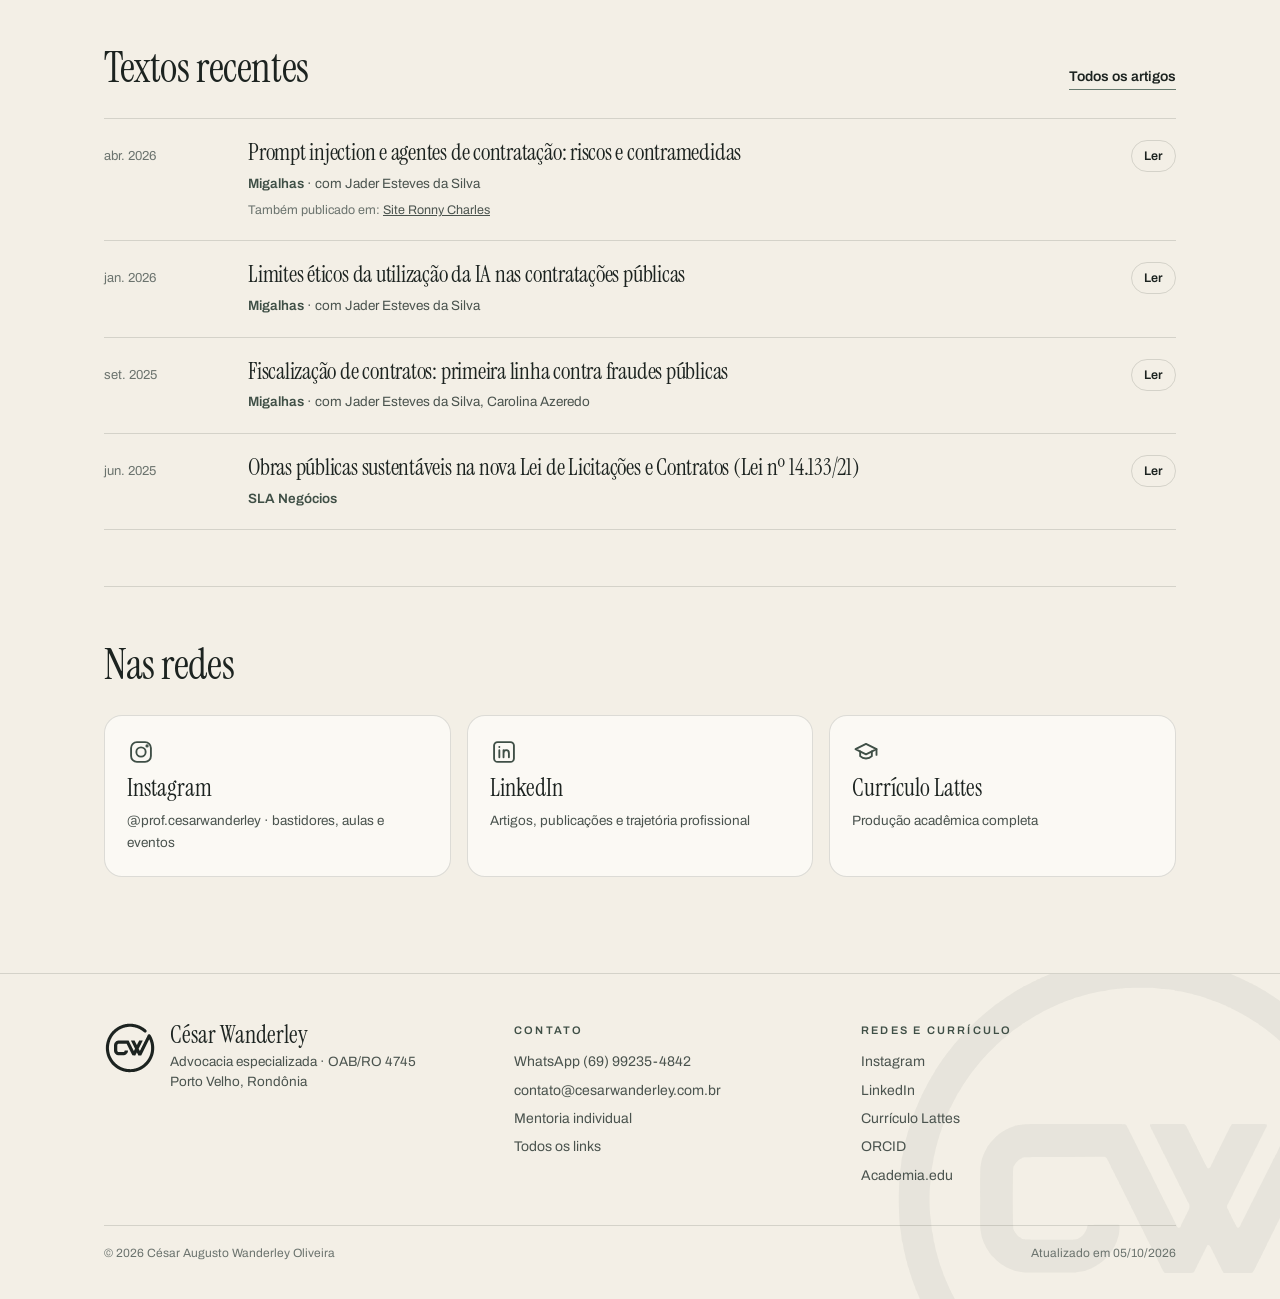
==== commit ce6fb363: "Cria pagina de vendas /playbook/ e secao de destaque na home - Nova pagina /playbook/ (e-book do Pla" ====
--- a/index.html
+++ b/index.html
@@ -55,6 +55,36 @@
     <div><b>+21</b><span>palestras e apresentações</span></div>
     <div><b>+30</b><span>cursos ministrados</span></div>
   </div>
+
+  
+  <section class="secao lancamentos">
+    <div class="secao-cab"><h2>Em destaque</h2><a href="/livros/">Ver todos os livros</a></div>
+    <article class="lancamento">
+      <figure class="lanc-midia">
+        <img class="lanc-capa" src="/img/livros/playbook.jpg" alt="Capa do livro Playbook de Inovação para Municípios" width="480" height="720" loading="lazy">
+        <span class="lanc-foto"><img src="/img/cesar-retrato.jpg" alt="César Wanderley" width="160" height="160" loading="lazy"></span>
+      </figure>
+      <div class="lanc-txt">
+        <span class="selo cheio">E-book · Lançamento</span>
+        <h3>Playbook de Inovação para Municípios</h3>
+        <p>O guia jurídico-prático para contratar inovação com segurança. São 304 páginas, com base na Lei nº 14.133/2021 e no Marco Legal das Startups, do diagnóstico do problema no estudo técnico preliminar à matriz de riscos e à blindagem do gestor.</p>
+        <a class="botao" href="https://pay.hotmart.com/I107904736W">Comprar e-book <span class="seta" aria-hidden="true">&rarr;</span></a>
+      </div>
+    </article>
+    <article class="lancamento invertido">
+      <figure class="lanc-midia">
+        <img class="lanc-capa" src="/img/livros/manual-ia.jpg" alt="Capa do livro Manual de IA Generativa para Planejamento das Contratações Públicas" width="480" height="720" loading="lazy">
+        <span class="lanc-foto"><img src="/img/cesar-retrato.jpg" alt="César Wanderley" width="160" height="160" loading="lazy"></span>
+      </figure>
+      <div class="lanc-txt">
+        <span class="selo">Edição impressa · venda direta</span>
+        <h3>Manual de IA Generativa para Planejamento das Contratações Públicas</h3>
+        <p>Ainda sem versão e-book: a aquisição é feita diretamente comigo. Manifeste o seu interesse pelo formulário e eu retorno com os valores e o procedimento de compra.</p>
+        <a class="botao" href="https://cesarwanderley-ai.github.io/manual-ia/?origem=site">Tenho interesse <span class="seta" aria-hidden="true">&rarr;</span></a>
+      </div>
+    </article>
+  </section>
+
 
   <section class="secao"><div class="secao-cab"><h2>Onde já palestrei</h2></div><div class="instituicoes"><div class="instituicao"><div class="marca-orgao"><img src="/img/instituicoes/usp.png" alt="" loading="lazy"></div><b>Universidade de São Paulo</b></div><div class="instituicao"><div class="marca-orgao"><img src="/img/instituicoes/tjpe.png" alt="" loading="lazy"></div><b>Tribunal de Justiça de Pernambuco</b></div><div class="instituicao"><div class="marca-orgao"><img src="/img/instituicoes/tce-am.png" alt="" loading="lazy"></div><b>Tribunal de Contas do Estado do Amazonas</b></div><div class="instituicao"><div class="marca-orgao"><img src="/img/instituicoes/tce-ro.png" alt="" loading="lazy"></div><b>Tribunal de Contas do Estado de Rondônia</b></div><div class="instituicao"><div class="marca-orgao"><img src="/img/instituicoes/marinha.png" alt="" loading="lazy"></div><b>Marinha do Brasil</b></div><div class="instituicao"><div class="marca-orgao"><img src="/img/instituicoes/rondonia.png" alt="" loading="lazy"></div><b>Governo do Estado de Rondônia</b></div><div class="instituicao"><div class="marca-orgao"><img src="/img/instituicoes/dpe-ro.png" alt="" loading="lazy"></div><b>Defensoria Pública do Estado de Rondônia</b></div><div class="instituicao"><div class="marca-orgao"><img src="/img/instituicoes/camara-pvh.png" alt="" loading="lazy"></div><b>Câmara Municipal de Porto Velho</b></div><div class="instituicao"><div class="marca-orgao"><img src="/img/instituicoes/oab-ro.png" alt="" loading="lazy"></div><b>OAB · Seccional Rondônia</b></div></div></section>
 
@@ -121,7 +151,7 @@
         <li><a href="https://pucar.academia.edu/C%C3%A9sarWanderleyOliveira">Academia.edu</a></li>
       </ul>
     </div>
-    <div class="fim"><span>© 2026 César Augusto Wanderley Oliveira</span><span>Atualizado em 17/09/2026</span></div>
+    <div class="fim"><span>© 2026 César Augusto Wanderley Oliveira</span><span>Atualizado em 05/10/2026</span></div>
   </div>
 </footer>
 <script src="/assets/site.js" defer></script>
--- a/assets/estilo.css
+++ b/assets/estilo.css
@@ -253,3 +253,54 @@
 .ano.rotulo{grid-template-columns:170px 1fr}
 .ano.rotulo > h3{font-size:34px}
 @media (max-width:640px){.ano.rotulo{grid-template-columns:1fr}.ano.rotulo > h3{font-size:30px}}
+
+/* ---------- lançamentos em destaque ---------- */
+.lancamentos .secao-cab{margin-bottom:26px}
+.lancamento{display:grid;grid-template-columns:.82fr 1.18fr;gap:44px;align-items:center;border:1px solid var(--filete);border-radius:20px;padding:32px 34px;background:var(--branco);box-shadow:0 30px 55px -42px rgba(28,35,32,.62)}
+.lancamento + .lancamento{margin-top:22px}
+.lancamento.invertido{grid-template-columns:1.18fr .82fr}
+.lancamento.invertido .lanc-midia{order:2}
+.lancamento.invertido .lanc-txt{order:1}
+.lanc-midia{position:relative;justify-self:center;width:min(100%,250px)}
+.lanc-capa{display:block;width:100%;aspect-ratio:2/3;object-fit:cover;border-radius:2px 6px 6px 2px;background:var(--papel-2);box-shadow:1px 1px 0 rgba(0,0,0,.2),10px 16px 32px -12px rgba(28,35,32,.6)}
+.lanc-foto{position:absolute;right:-24px;bottom:-20px;width:104px;height:104px;border-radius:50%;overflow:hidden;border:4px solid var(--branco);box-shadow:0 16px 32px -18px rgba(28,35,32,.75)}
+.lanc-foto::after{content:"";position:absolute;inset:-7px;border:1px solid var(--salvia);border-radius:50%}
+.lanc-foto img{width:100%;height:100%;object-fit:cover}
+.lanc-txt .selo{margin-bottom:14px}
+.lanc-txt h3{font-size:clamp(25px,3.2vw,35px);line-height:1.05;margin:0 0 12px}
+.lanc-txt p{color:var(--tinta-2);font-size:16px;line-height:1.55;max-width:470px;margin:0 0 24px}
+@media (max-width:760px){
+  .lancamento,.lancamento.invertido{grid-template-columns:1fr;gap:30px;padding:26px 24px}
+  .lancamento .lanc-midia,.lancamento.invertido .lanc-midia{order:0;width:min(66%,210px);justify-self:start}
+  .lancamento .lanc-txt,.lancamento.invertido .lanc-txt{order:0}
+  .lanc-foto{right:-14px;bottom:-16px;width:88px;height:88px}
+}
+
+/* ---------- página de vendas /playbook/ ---------- */
+.pb-hero{padding-top:48px}
+.pb-capa{position:relative;justify-self:center;width:min(100%,300px)}
+.pb-capa img{display:block;width:100%;aspect-ratio:2/3;object-fit:cover;border-radius:3px 8px 8px 3px;box-shadow:1px 1px 0 rgba(0,0,0,.2),16px 22px 46px -16px rgba(28,35,32,.6)}
+.pb-bullets{list-style:none;margin:22px 0 4px;padding:0;display:grid;gap:9px}
+.pb-bullets li{position:relative;padding-left:24px;color:var(--tinta-2);font-size:15.5px;line-height:1.4}
+.pb-bullets li::before{content:"";position:absolute;left:0;top:7px;width:10px;height:10px;border-radius:50%;background:var(--salvia)}
+.pb-nota{margin-top:14px;font-size:13px;color:var(--tinta-3)}
+.pb-sumario{list-style:none;margin:0;padding:0;display:grid;grid-template-columns:1fr 1fr;gap:10px 34px}
+.pb-sumario li{display:flex;gap:12px;align-items:baseline;border-bottom:1px solid var(--filete);padding:4px 0 10px}
+.pb-num{font-family:var(--serif);font-size:17px;color:var(--salvia-escura);min-width:34px}
+.pb-publico{columns:2;column-gap:34px;margin:0;padding-left:18px}
+.pb-publico li{margin-bottom:9px;color:var(--tinta-2)}
+.pb-autor{display:grid;grid-template-columns:200px 1fr;gap:30px;align-items:center}
+.pb-autor img{width:100%;border-radius:14px;object-fit:cover;filter:saturate(.92)}
+.pb-faqs{display:grid;gap:12px;max-width:820px}
+.pb-faq{border:1px solid var(--filete);border-radius:14px;padding:14px 20px;background:var(--branco)}
+.pb-faq summary{cursor:pointer;font-weight:400;font-family:var(--serif);font-size:19px;color:var(--tinta)}
+.pb-faq p{margin:10px 0 0;color:var(--tinta-2);line-height:1.55}
+.pb-cta{text-align:center;border:1px solid var(--filete);border-radius:22px;padding:50px 28px;background:linear-gradient(160deg,var(--branco),var(--papel-2))}
+.pb-cta h2{font-size:clamp(28px,4vw,40px);margin:0 0 10px}
+.pb-cta p{color:var(--tinta-2);margin:0 0 24px}
+@media (max-width:760px){
+  .pb-sumario{grid-template-columns:1fr}
+  .pb-publico{columns:1}
+  .pb-autor{grid-template-columns:1fr}
+  .pb-autor figure{width:170px}
+}
